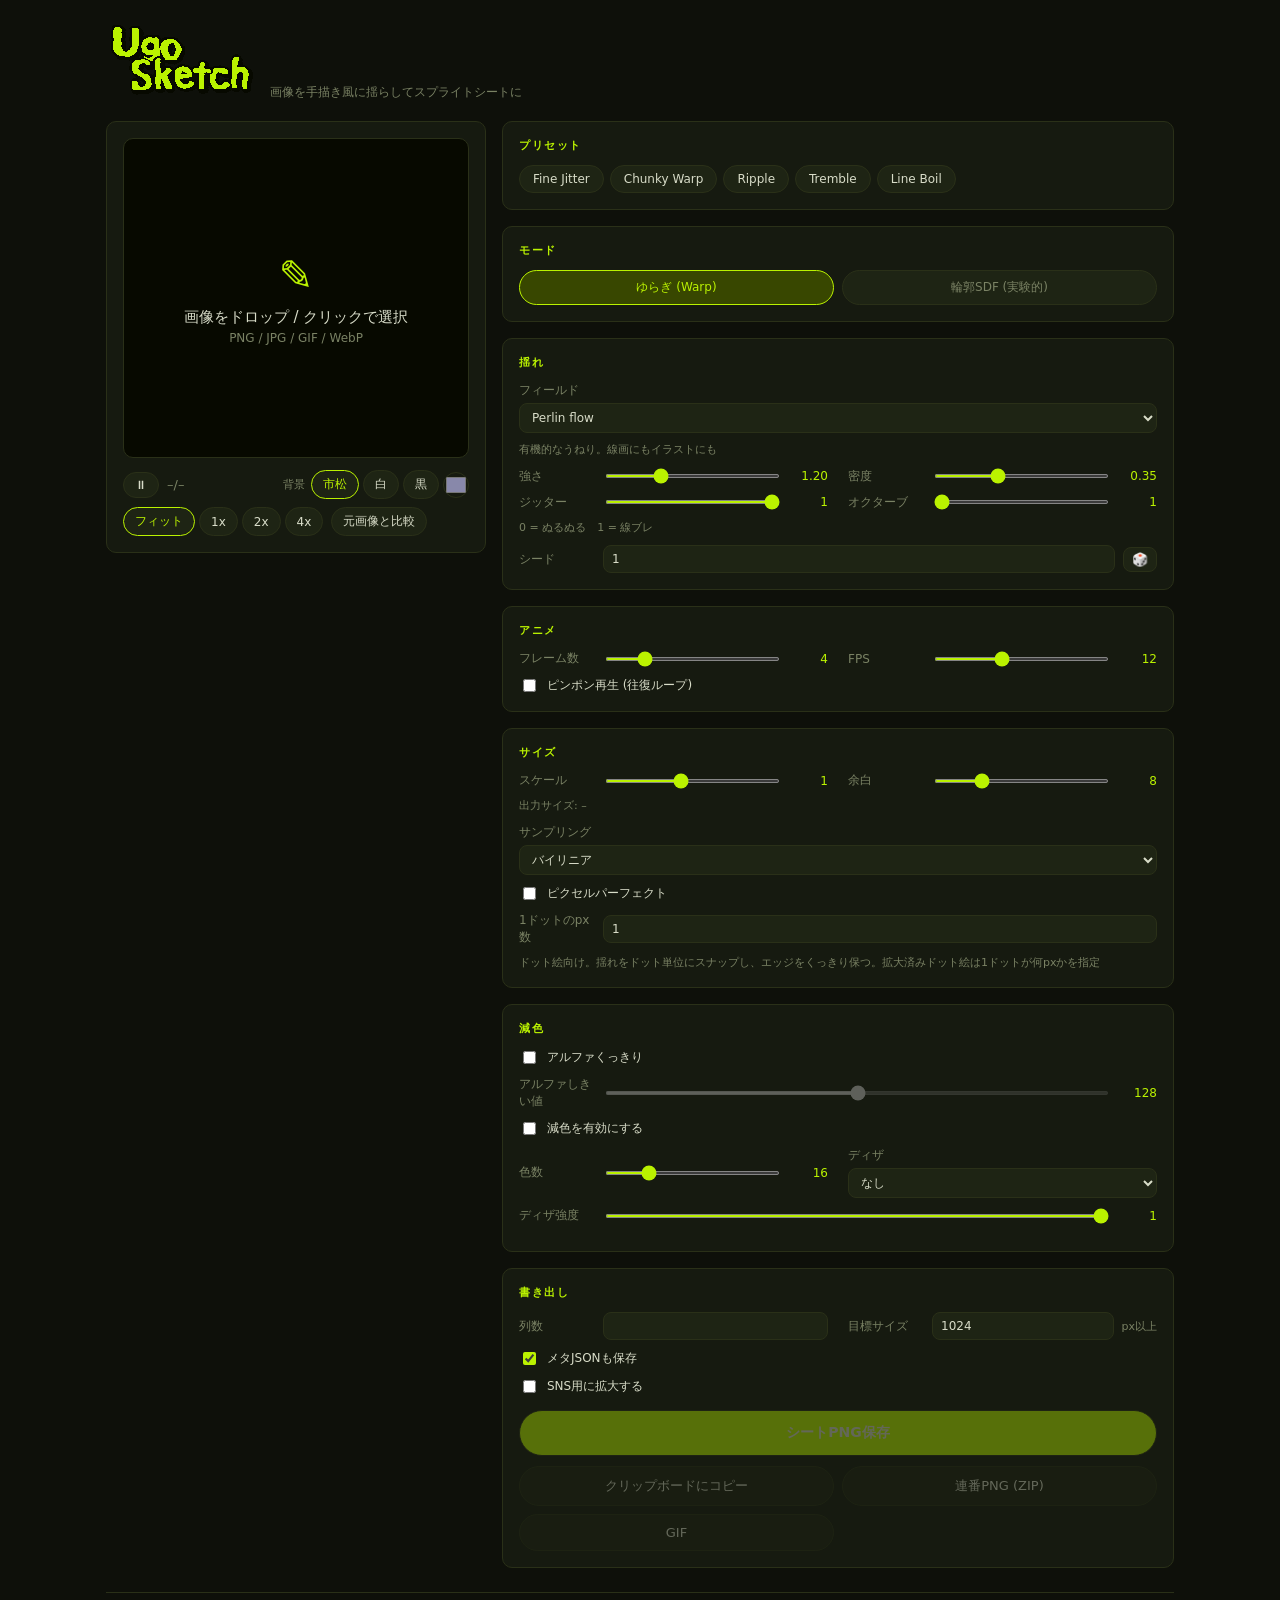
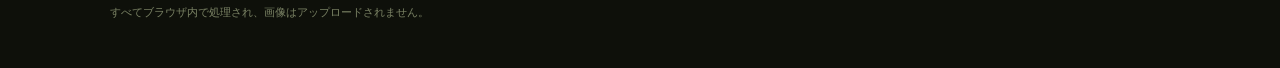
==== index.html @ f0783301 "UgoSketch: 画像を手描き風に揺らしてスプライトシート化するブラウザツール Co-Authored-By: Claude Opus 4.8 <noreply@anthropic.com>" ====
<!DOCTYPE html>
<html lang="ja">
<head>
  <meta charset="UTF-8">
  <meta name="viewport" content="width=device-width, initial-scale=1.0">
  <title>UgoSketch</title>
  <link rel="icon" href="./assets/ugosketch.gif">
  <link rel="stylesheet" href="./style.css">
</head>
<body>
  <div class="app">
    <header class="app-header">
      <img class="logo" src="./assets/ugosketch.gif" alt="UgoSketch">
      <p class="tagline">画像を手描き風に揺らしてスプライトシートに</p>
    </header>

    <main class="layout">
      <!-- ================= PREVIEW ================= -->
      <section class="card preview">
        <div class="stage" id="stage">
          <canvas id="previewCanvas" width="1" height="1"></canvas>
          <div class="dropzone" id="dropzone">
            <div class="dz-inner">
              <div class="dz-icon">✎</div>
              <p class="dz-main">画像をドロップ / クリックで選択</p>
              <p class="dz-sub">PNG / JPG / GIF / WebP</p>
            </div>
          </div>
          <div class="progress" id="progress"><div class="progress-bar" id="progressBar"></div></div>
        </div>

        <div class="playbar">
          <button class="pb-btn" id="playToggle" title="再生 / 停止">⏸</button>
          <span class="frame-count" id="frameCount">–/–</span>
          <span class="spacer"></span>
          <div class="bg-group" id="bgGroup">
            <span class="bg-label">背景</span>
            <button class="pb-btn bg active" data-bg="checker">市松</button>
            <button class="pb-btn bg" data-bg="white">白</button>
            <button class="pb-btn bg" data-bg="black">黒</button>
            <input type="color" id="bgColor" class="bg-color" value="#8888aa" title="カスタム色">
          </div>
          <div class="zoom-group" id="zoomGroup">
            <button class="pb-btn zoom active" data-zoom="fit">フィット</button>
            <button class="pb-btn zoom" data-zoom="1">1x</button>
            <button class="pb-btn zoom" data-zoom="2">2x</button>
            <button class="pb-btn zoom" data-zoom="4">4x</button>
          </div>
          <button class="pb-btn" id="compareBtn" title="押している間だけ元画像を表示">元画像と比較</button>
        </div>
      </section>

      <!-- ================= CONTROLS ================= -->
      <div class="panel">
        <input type="file" id="fileInput" accept="image/png,image/jpeg,image/gif,image/webp" hidden>

        <!-- Presets -->
        <section class="card group">
          <h2 class="group-title">プリセット</h2>
          <div class="preset-row" id="presetRow"></div>
        </section>

        <!-- Mode -->
        <section class="card group">
          <h2 class="group-title">モード</h2>
          <div class="tabs" id="modeTabs">
            <button class="tab active" data-mode="warp">ゆらぎ (Warp)</button>
            <button class="tab" data-mode="sdf">輪郭SDF (実験的)</button>
          </div>
          <p class="warn" id="sdfWarn" hidden>⚠ 大きい画像では生成に時間がかかります</p>
        </section>

        <!-- Shake (shared) -->
        <section class="card group">
          <h2 class="group-title">揺れ</h2>

          <div class="grid">
            <label class="row col span2">
              <span class="row-label">フィールド</span>
              <select data-param="fieldType" id="fieldSelect"></select>
            </label>
            <p class="hint span2" id="fieldHint"></p>

            <label class="row">
              <span class="row-label">強さ</span>
              <input type="range" data-param="amount" min="0" max="4" step="0.05">
              <span class="row-val" data-for="amount"></span>
            </label>
            <label class="row">
              <span class="row-label">密度</span>
              <input type="range" data-param="density" min="0" max="1" step="0.01">
              <span class="row-val" data-for="density"></span>
            </label>
            <label class="row">
              <span class="row-label">ジッター</span>
              <input type="range" data-param="jitter" min="0" max="1" step="0.01">
              <span class="row-val" data-for="jitter"></span>
            </label>
            <label class="row">
              <span class="row-label">オクターブ</span>
              <input type="range" data-param="octaves" min="1" max="4" step="1">
              <span class="row-val" data-for="octaves"></span>
            </label>
            <p class="hint span2">0 = ぬるぬる　1 = 線ブレ</p>
            <label class="row span2">
              <span class="row-label">シード</span>
              <input type="number" data-param="seed" min="0" step="1" class="num">
              <button class="mini-btn" id="seedRandom" title="ランダム">🎲</button>
            </label>
          </div>
        </section>

        <!-- Animation -->
        <section class="card group">
          <h2 class="group-title">アニメ</h2>
          <div class="grid">
            <label class="row">
              <span class="row-label">フレーム数</span>
              <input type="range" data-param="frameCount" min="2" max="12" step="1">
              <span class="row-val" data-for="frameCount"></span>
            </label>
            <label class="row">
              <span class="row-label">FPS</span>
              <input type="range" data-param="fps" min="1" max="30" step="1">
              <span class="row-val" data-for="fps"></span>
            </label>
            <label class="row check span2">
              <input type="checkbox" data-param="pingPong">
              <span>ピンポン再生 (往復ループ)</span>
            </label>
          </div>
        </section>

        <!-- Size -->
        <section class="card group">
          <h2 class="group-title">サイズ</h2>
          <div class="grid">
            <label class="row">
              <span class="row-label">スケール</span>
              <input type="range" data-param="scale" min="0.25" max="2" step="0.05">
              <span class="row-val" data-for="scale"></span>
            </label>
            <label class="row">
              <span class="row-label">余白</span>
              <input type="range" data-param="padding" min="0" max="32" step="1">
              <span class="row-val" data-for="padding"></span>
            </label>
            <p class="hint span2">出力サイズ: <span id="outSize">–</span></p>
            <label class="row col span2">
              <span class="row-label">サンプリング</span>
              <select data-param="sampling" id="samplingSelect">
                <option value="bilinear">バイリニア</option>
                <option value="nearest">ニアレスト (ドット絵用)</option>
              </select>
            </label>
            <label class="row check span2">
              <input type="checkbox" data-param="pixelPerfect" id="pixelPerfect">
              <span>ピクセルパーフェクト</span>
            </label>
            <label class="row span2">
              <span class="row-label">1ドットのpx数</span>
              <input type="number" data-param="pixelGrid" id="pixelGrid" min="1" max="32" step="1" class="num">
            </label>
            <p class="hint span2">ドット絵向け。揺れをドット単位にスナップし、エッジをくっきり保つ。拡大済みドット絵は1ドットが何pxかを指定</p>
          </div>
        </section>

        <!-- Quantize (warp only) -->
        <section class="card group" id="quantGroup">
          <h2 class="group-title">減色</h2>
          <div class="grid">
            <label class="row check span2">
              <input type="checkbox" data-param="alphaCrisp" id="alphaCrisp">
              <span>アルファくっきり</span>
            </label>
            <label class="row span2">
              <span class="row-label">アルファしきい値</span>
              <input type="range" data-param="alphaThreshold" id="alphaCrispThreshold" min="0" max="255" step="1">
              <span class="row-val" data-for="alphaThreshold"></span>
            </label>
            <label class="row check span2">
              <input type="checkbox" data-param="quantEnabled">
              <span>減色を有効にする</span>
            </label>
            <label class="row">
              <span class="row-label">色数</span>
              <input type="range" data-param="quantColors" min="2" max="64" step="1">
              <span class="row-val" data-for="quantColors"></span>
            </label>
            <label class="row col">
              <span class="row-label">ディザ</span>
              <select data-param="dither">
                <option value="none">なし</option>
                <option value="bayer4">Bayer 4×4</option>
                <option value="bayer8">Bayer 8×8</option>
                <option value="floyd">Floyd–Steinberg</option>
              </select>
            </label>
            <label class="row span2">
              <span class="row-label">ディザ強度</span>
              <input type="range" data-param="ditherStrength" min="0" max="1" step="0.01">
              <span class="row-val" data-for="ditherStrength"></span>
            </label>
            <div class="swatches span2" id="quantPalette"></div>
          </div>
        </section>

        <!-- SDF (sdf only) -->
        <section class="card group" id="sdfGroup" hidden>
          <h2 class="group-title">SDF</h2>
          <div class="grid">
            <label class="row">
              <span class="row-label">領域色数</span>
              <input type="range" data-param="sdfColors" min="2" max="16" step="1">
              <span class="row-val" data-for="sdfColors"></span>
            </label>
            <label class="row">
              <span class="row-label">線の太さ</span>
              <input type="range" data-param="sdfWeight" min="-8" max="8" step="0.5">
              <span class="row-val" data-for="sdfWeight"></span>
            </label>
            <label class="row">
              <span class="row-label">エッジのソフトさ</span>
              <input type="range" data-param="sdfSoftness" min="0.5" max="4" step="0.1">
              <span class="row-val" data-for="sdfSoftness"></span>
            </label>
            <label class="row">
              <span class="row-label">輪郭幅</span>
              <input type="range" data-param="sdfOutlineWidth" min="1" max="10" step="1">
              <span class="row-val" data-for="sdfOutlineWidth"></span>
            </label>
            <label class="row check span2">
              <input type="checkbox" data-param="sdfOutline">
              <span>輪郭のみ抽出</span>
            </label>
            <label class="row">
              <span class="row-label">バラけ具合</span>
              <input type="range" data-param="sdfDecorrelation" min="0" max="1" step="0.01">
              <span class="row-val" data-for="sdfDecorrelation"></span>
            </label>
            <label class="row">
              <span class="row-label">アルファしきい値</span>
              <input type="range" data-param="alphaThreshold" min="0" max="255" step="1">
              <span class="row-val" data-for="alphaThreshold"></span>
            </label>
            <div class="swatches span2" id="sdfPalette"></div>
          </div>
        </section>

        <!-- Export -->
        <section class="card group export">
          <h2 class="group-title">書き出し</h2>
          <div class="grid">
            <label class="row">
              <span class="row-label">列数</span>
              <input type="number" id="sheetCols" min="1" step="1" class="num">
            </label>
            <label class="row">
              <span class="row-label">目標サイズ</span>
              <input type="number" id="snsTarget" min="1" step="1" value="1024" class="num">
              <span class="row-unit">px以上</span>
            </label>
            <label class="row check span2">
              <input type="checkbox" id="sheetMeta" checked>
              <span>メタJSONも保存</span>
            </label>
            <label class="row check span2">
              <input type="checkbox" id="snsUpscale">
              <span>SNS用に拡大する</span>
            </label>
            <p class="hint span2" id="snsInfo" hidden></p>
          </div>
          <button class="export-btn primary" id="exportSheet">シートPNG保存</button>
          <div class="export-grid">
            <button class="export-btn" id="copySheet">クリップボードにコピー</button>
            <button class="export-btn" id="exportSeq">連番PNG (ZIP)</button>
            <button class="export-btn" id="exportGif">GIF</button>
          </div>
        </section>
      </div>
    </main>

    <footer class="app-footer">
      すべてブラウザ内で処理され、画像はアップロードされません。
    </footer>
  </div>

  <script type="module" src="./src/app.js"></script>
</body>
</html>
---- style.css ----
:root {
  --bg: #0e100a;
  --panel: #161a10;
  --panel-2: #1e2414;
  --line: #2a3018;
  --text: #d8dcc8;
  --muted: #7a8264;
  --accent: #baf200;
  --accent-dim: #384700;
  --ink: #070900;
  --warn: #ff9f6b;
  --radius: 10px;
  --font: system-ui, -apple-system, "Segoe UI", "Hiragino Kaku Gothic ProN", Meiryo, sans-serif;
}

* { box-sizing: border-box; }

html, body {
  margin: 0;
  min-height: 100%;
}

body {
  background: var(--bg);
  color: var(--text);
  font-family: var(--font);
  font-size: 13px;
}

/* ---------- App shell ---------- */
.app {
  max-width: 1100px;
  margin: 0 auto;
  padding: 0 16px 48px;
  display: flex;
  flex-direction: column;
  min-height: 100vh;
}

/* ---------- Header ---------- */
.app-header {
  padding: 24px 4px 20px;
  display: flex;
  align-items: baseline;
  gap: 16px;
  flex-wrap: wrap;
}
.app-header .logo {
  height: 72px;
  width: auto;
  image-rendering: pixelated;
  display: block;
}
.tagline {
  margin: 0;
  color: var(--muted);
  font-size: 12px;
}

/* ---------- Layout ---------- */
.layout {
  display: grid;
  grid-template-columns: 380px minmax(0, 1fr);
  gap: 16px;
  align-items: start;
}
.panel {
  display: flex;
  flex-direction: column;
  gap: 16px;
  min-width: 0;
}

/* ---------- Card ---------- */
.card {
  background: var(--panel);
  border: 1px solid var(--line);
  border-radius: var(--radius);
  padding: 16px;
}

/* ---------- Preview ---------- */
.preview {
  display: flex;
  flex-direction: column;
  gap: 12px;
  position: sticky;
  top: 16px;
}
.stage {
  position: relative;
  height: 320px;
  display: flex;
  align-items: center;
  justify-content: center;
  background: var(--ink);
  border: 1px solid var(--line);
  border-radius: var(--radius);
  overflow: hidden;
}
#previewCanvas {
  image-rendering: pixelated;
  /* checkerboard shows through transparent pixels (dark, low-chroma) */
  background-color: #1a1e12;
  background-image:
    conic-gradient(#242a18 25%, transparent 0 50%, #242a18 0 75%, transparent 0);
  background-size: 16px 16px;
  max-width: 100%;
  max-height: 100%;
}
#previewCanvas.empty { display: none; }

.dropzone {
  position: absolute;
  inset: 0;
  display: flex;
  align-items: center;
  justify-content: center;
  cursor: pointer;
  color: var(--muted);
}
.dropzone.hidden { display: none; }
.stage.dragover .dropzone { color: var(--accent); }
.stage.dragover { border-color: var(--accent); }
.dz-inner { text-align: center; }
.dz-icon { font-size: 42px; color: var(--accent); margin-bottom: 8px; }
.dz-main { margin: 0 0 4px; font-size: 15px; color: var(--text); }
.dz-sub { margin: 0; font-size: 12px; }

.progress {
  position: absolute;
  left: 0; top: 0; right: 0;
  height: 3px;
  background: transparent;
  opacity: 0;
  transition: opacity 0.2s;
}
.progress.active { opacity: 1; }
.progress-bar {
  height: 100%;
  width: 0;
  background: var(--accent);
  transition: width 0.1s linear;
}

/* ---------- Play bar ---------- */
.playbar {
  display: flex;
  align-items: center;
  gap: 8px;
  flex-wrap: wrap;
}
.pb-btn {
  background: var(--panel-2);
  color: var(--text);
  border: 1px solid var(--line);
  border-radius: 999px;
  padding: 5px 11px;
  font-size: 12px;
  font-family: var(--font);
  cursor: pointer;
}
.pb-btn:hover { border-color: var(--accent); }
.pb-btn:active { background: var(--accent-dim); }
.frame-count {
  color: var(--muted);
  font-variant-numeric: tabular-nums;
  min-width: 44px;
}
.spacer { flex: 1; }
.zoom-group { display: flex; gap: 4px; }
.pb-btn.zoom.active { border-color: var(--accent); color: var(--accent); }
#compareBtn.holding { background: var(--accent); color: var(--ink); border-color: var(--accent); }

.bg-group { display: flex; align-items: center; gap: 4px; }
.bg-label { color: var(--muted); font-size: 11px; margin-right: 2px; }
.pb-btn.bg.active { border-color: var(--accent); color: var(--accent); }
.bg-color {
  width: 26px;
  height: 26px;
  padding: 0;
  border: 1px solid var(--line);
  border-radius: 999px;
  background: none;
  cursor: pointer;
}
.bg-color.active { border-color: var(--accent); box-shadow: 0 0 0 1px var(--accent); }

/* ---------- Control groups ---------- */
.group-title {
  margin: 0 0 12px;
  font-size: 11px;
  font-weight: 700;
  text-transform: uppercase;
  letter-spacing: 0.14em;
  color: var(--accent);
}

/* Two-column dense grid inside a section */
.grid {
  display: grid;
  grid-template-columns: repeat(2, minmax(0, 1fr));
  gap: 9px 20px;
  align-items: center;
}
.grid .span2 { grid-column: 1 / -1; }

.row {
  display: flex;
  align-items: center;
  gap: 8px;
}
.row.col { flex-direction: column; align-items: stretch; gap: 4px; }
.row-label {
  flex: 0 0 76px;
  color: var(--muted);
  font-size: 12px;
}
.row.col .row-label { flex: none; }
.row input[type="range"] {
  flex: 1;
  min-width: 0;
  accent-color: var(--accent);
  height: 4px;
}
.row input[type="range"]:disabled { opacity: 0.4; cursor: not-allowed; }
.row-val {
  flex: 0 0 38px;
  text-align: right;
  font-variant-numeric: tabular-nums;
  font-size: 12px;
  color: var(--accent);
}
.row.check {
  align-items: center;
  gap: 8px;
}
.row.check input { accent-color: var(--accent); }
.row.check span { font-size: 12px; }

select, .num {
  background: var(--panel-2);
  color: var(--text);
  border: 1px solid var(--line);
  border-radius: 8px;
  padding: 6px 8px;
  font-size: 12px;
  font-family: var(--font);
}
select { width: 100%; }
select:focus, .num:focus { outline: none; border-color: var(--accent); }
.num { flex: 1; min-width: 0; }
.row-unit { flex: 0 0 auto; color: var(--muted); font-size: 11px; }

.mini-btn {
  background: var(--panel-2);
  border: 1px solid var(--line);
  border-radius: 8px;
  cursor: pointer;
  padding: 4px 8px;
  font-size: 13px;
}
.mini-btn:hover { border-color: var(--accent); }

.hint {
  margin: 0;
  font-size: 11px;
  color: var(--muted);
  line-height: 1.5;
}
.warn {
  margin: 10px 0 0;
  font-size: 11px;
  color: var(--warn);
}

/* ---------- Presets ---------- */
.preset-row { display: flex; flex-wrap: wrap; gap: 6px; }
.preset-btn {
  background: var(--panel-2);
  color: var(--text);
  border: 1px solid var(--line);
  border-radius: 999px;
  padding: 6px 13px;
  font-size: 12px;
  cursor: pointer;
  font-family: var(--font);
}
.preset-btn:hover { border-color: var(--accent); color: var(--accent); }

/* ---------- Tabs ---------- */
.tabs { display: flex; gap: 8px; }
.tab {
  flex: 1;
  background: var(--panel-2);
  color: var(--muted);
  border: 1px solid var(--line);
  border-radius: 999px;
  padding: 8px 6px;
  font-size: 12px;
  cursor: pointer;
  font-family: var(--font);
}
.tab.active {
  border-color: var(--accent);
  color: var(--accent);
  background: var(--accent-dim);
}

/* ---------- Swatches ---------- */
.swatches {
  display: flex;
  flex-wrap: wrap;
  gap: 3px;
  margin-top: 2px;
}
.swatch {
  width: 16px;
  height: 16px;
  border-radius: 3px;
  border: 1px solid rgba(0,0,0,0.4);
}

/* ---------- Export ---------- */
.export-grid {
  display: grid;
  grid-template-columns: repeat(2, minmax(0, 1fr));
  gap: 8px;
}
.export-btn {
  display: block;
  width: 100%;
  padding: 10px;
  background: var(--panel-2);
  color: var(--text);
  border: 1px solid var(--line);
  border-radius: 999px;
  font-size: 13px;
  cursor: pointer;
  font-family: var(--font);
}
.export-btn:hover { border-color: var(--accent); color: var(--accent); }
.export-btn.primary {
  margin: 14px 0 10px;
  padding: 13px;
  background: var(--accent);
  color: var(--ink);
  border-color: var(--accent);
  font-weight: 700;
  font-size: 14px;
}
.export-btn.primary:hover {
  background: #cdff33;
  border-color: #cdff33;
  color: var(--ink);
}
.export-btn:disabled {
  opacity: 0.4;
  cursor: not-allowed;
  border-color: var(--line);
  color: var(--text);
}

/* ---------- Footer ---------- */
.app-footer {
  margin-top: 24px;
  padding: 12px 4px 0;
  border-top: 1px solid var(--line);
  color: var(--muted);
  font-size: 11px;
}

/* ---------- Narrow: single column, preview on top ---------- */
@media (max-width: 900px) {
  .layout { grid-template-columns: 1fr; }
  .preview { position: static; top: auto; }
}

/* ---------- Mobile ---------- */
@media (max-width: 600px) {
  .grid { grid-template-columns: 1fr; gap: 9px; }
  .grid .span2 { grid-column: auto; }
  .export-grid { grid-template-columns: 1fr; }
  .app-header .logo { height: 60px; }
}
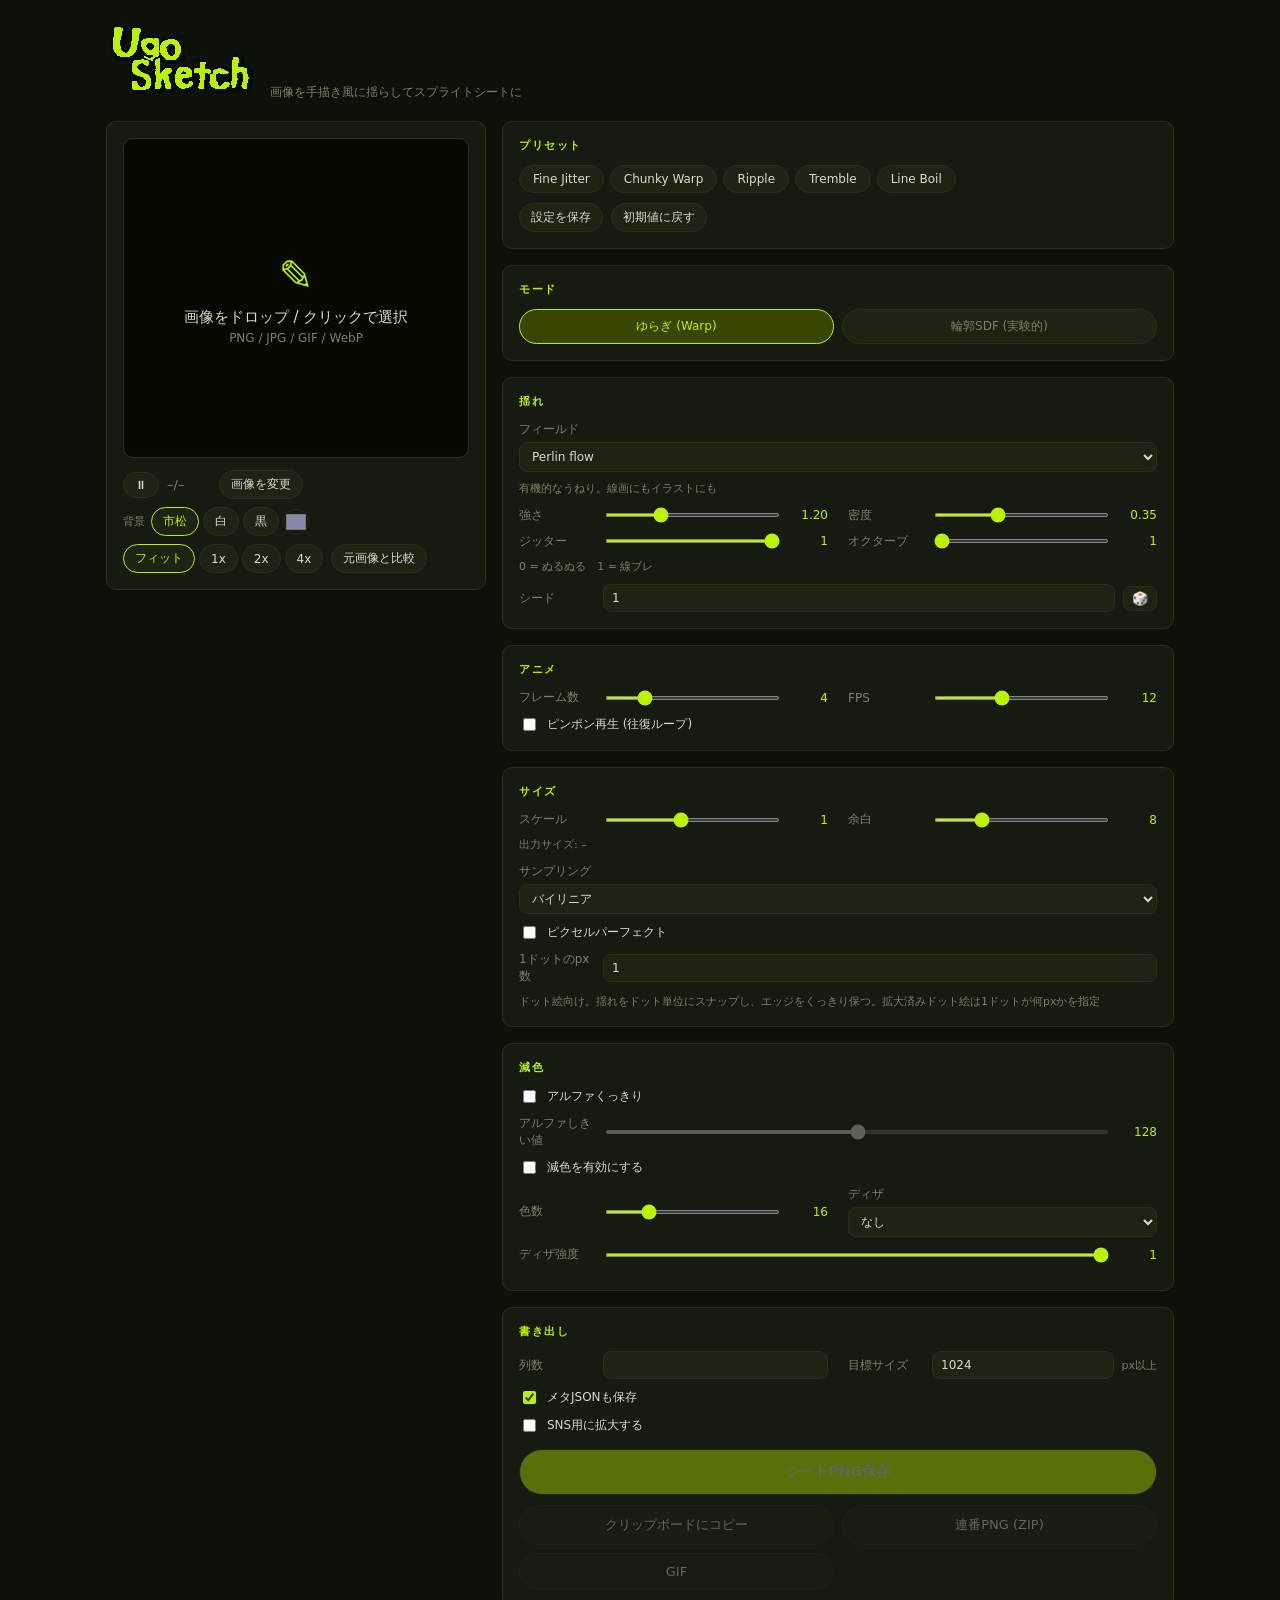
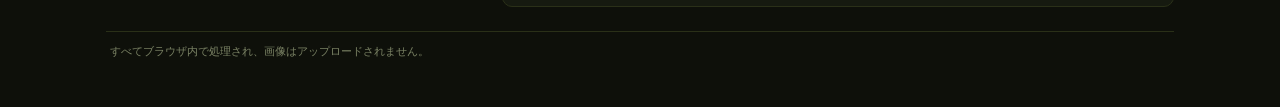
==== commit 3106a76c: "画像の差し替え(リロード不要)とパラメーターのローカル保存/リセットを追加 - 再生バーに「画像を変更」ボタン。ドロップでも差し替え可 - 「設定を保存」でパラメーターをlocalStorageに保存" ====
--- a/index.html
+++ b/index.html
@@ -32,6 +32,7 @@
         <div class="playbar">
           <button class="pb-btn" id="playToggle" title="再生 / 停止">⏸</button>
           <span class="frame-count" id="frameCount">–/–</span>
+          <button class="pb-btn" id="changeImage" title="別の画像に差し替え">画像を変更</button>
           <span class="spacer"></span>
           <div class="bg-group" id="bgGroup">
             <span class="bg-label">背景</span>
@@ -58,6 +59,11 @@
         <section class="card group">
           <h2 class="group-title">プリセット</h2>
           <div class="preset-row" id="presetRow"></div>
+          <div class="config-row">
+            <button class="pb-btn" id="saveConfig" title="現在のパラメーターをこのブラウザに保存">設定を保存</button>
+            <button class="pb-btn" id="resetConfig" title="すべてのパラメーターを初期値に戻す">初期値に戻す</button>
+            <span class="config-status" id="configStatus"></span>
+          </div>
         </section>
 
         <!-- Mode -->
--- a/style.css
+++ b/style.css
@@ -162,6 +162,14 @@
 }
 .pb-btn:hover { border-color: var(--accent); }
 .pb-btn:active { background: var(--accent-dim); }
+
+.config-row {
+  display: flex;
+  align-items: center;
+  gap: 8px;
+  margin-top: 10px;
+}
+.config-status { color: var(--accent); font-size: 11px; }
 .frame-count {
   color: var(--muted);
   font-variant-numeric: tabular-nums;
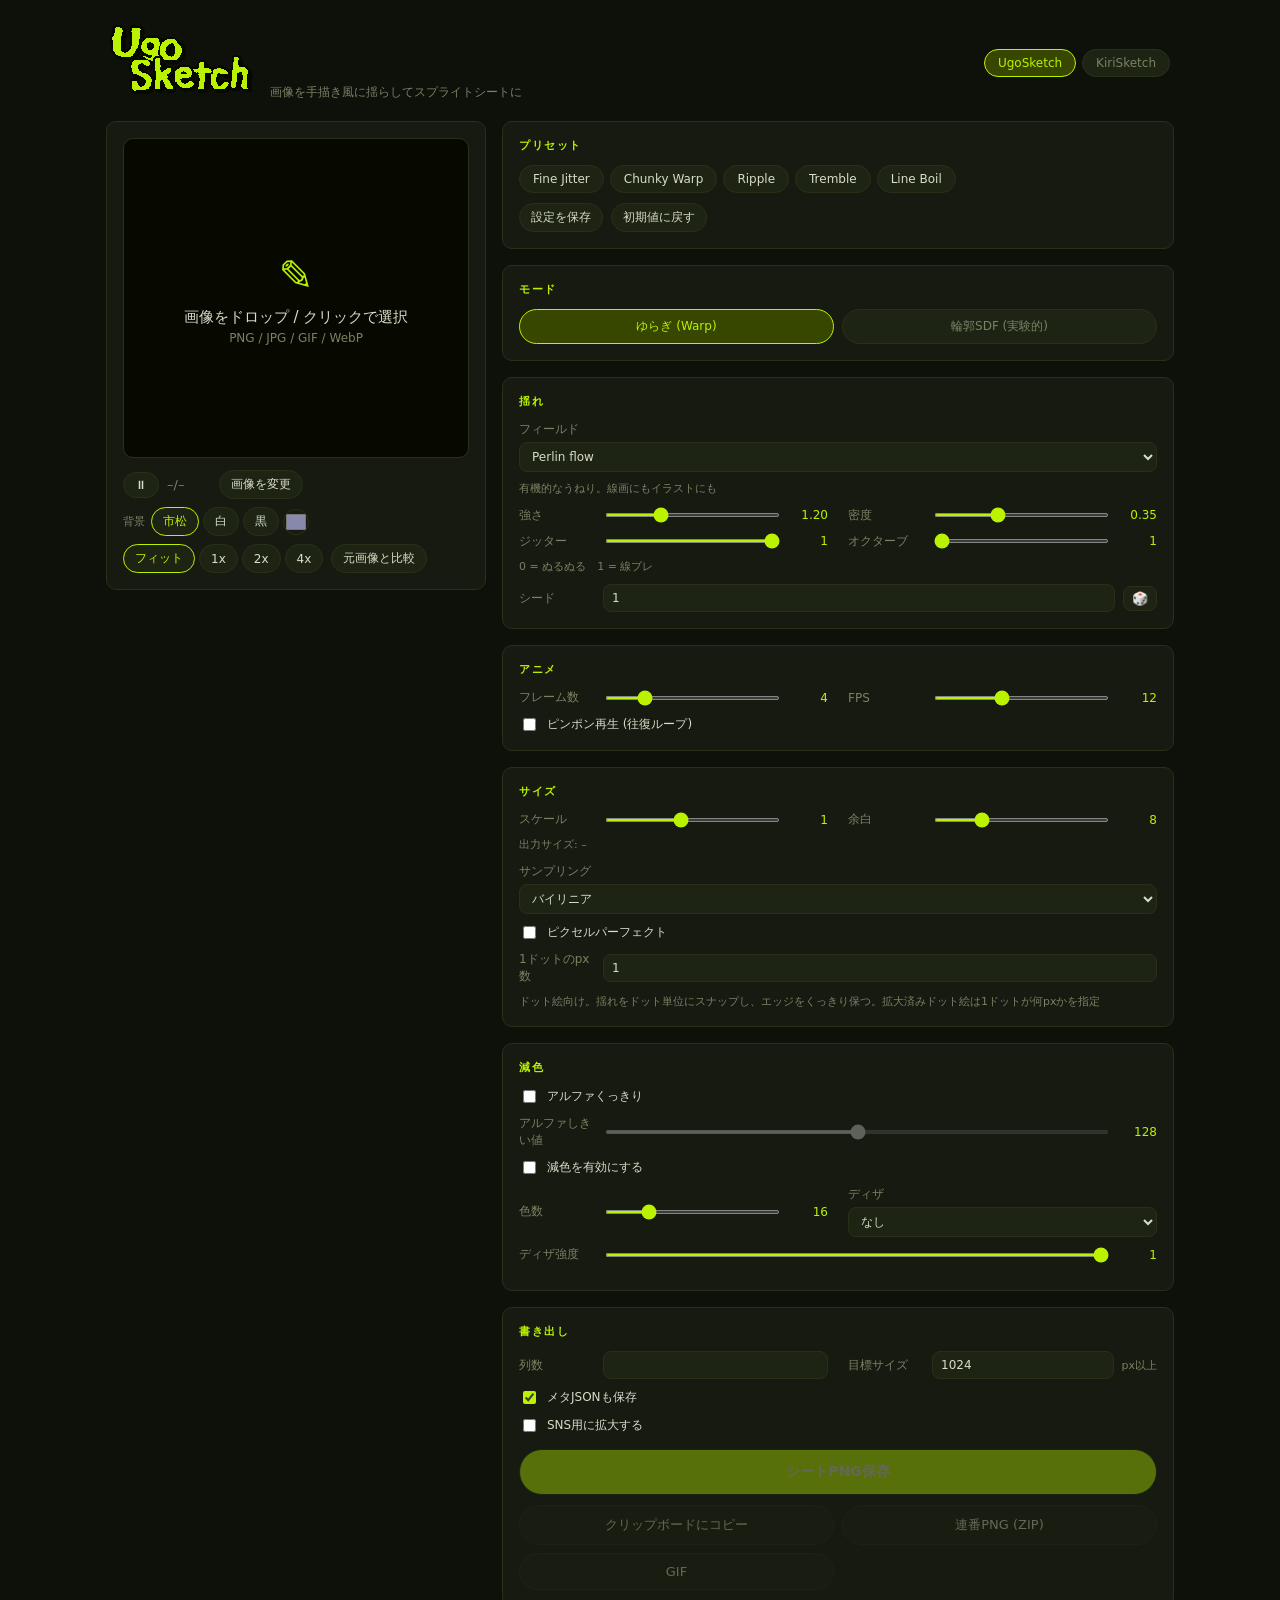
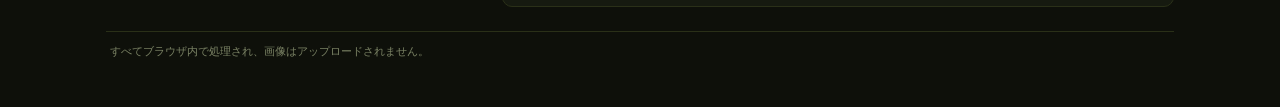
==== commit e007b6ec: "KiriSketch: 画像を切り分けて個別PNGに書き出すツールを追加 スプライトシートなど分離した絵をバラすツールを別ページとして追加し、 ヘッダーのツール切り替えで UgoSketch と行き来" ====
--- a/index.html
+++ b/index.html
@@ -12,6 +12,10 @@
     <header class="app-header">
       <img class="logo" src="./assets/ugosketch.gif" alt="UgoSketch">
       <p class="tagline">画像を手描き風に揺らしてスプライトシートに</p>
+      <nav class="tool-nav">
+        <a class="tool-link active" href="./index.html">UgoSketch</a>
+        <a class="tool-link" href="./kirisketch.html">KiriSketch</a>
+      </nav>
     </header>
 
     <main class="layout">
--- a/style.css
+++ b/style.css
@@ -57,6 +57,30 @@
   font-size: 12px;
 }
 
+/* ---------- Tool switcher (shared by every tool page) ---------- */
+.tool-nav {
+  margin-left: auto;
+  display: flex;
+  gap: 6px;
+  align-self: center;
+}
+.tool-link {
+  display: block;
+  padding: 6px 13px;
+  border: 1px solid var(--line);
+  border-radius: 999px;
+  background: var(--panel-2);
+  color: var(--muted);
+  font-size: 12px;
+  text-decoration: none;
+}
+.tool-link:hover { border-color: var(--accent); color: var(--accent); }
+.tool-link.active {
+  border-color: var(--accent);
+  background: var(--accent-dim);
+  color: var(--accent);
+}
+
 /* ---------- Layout ---------- */
 .layout {
   display: grid;
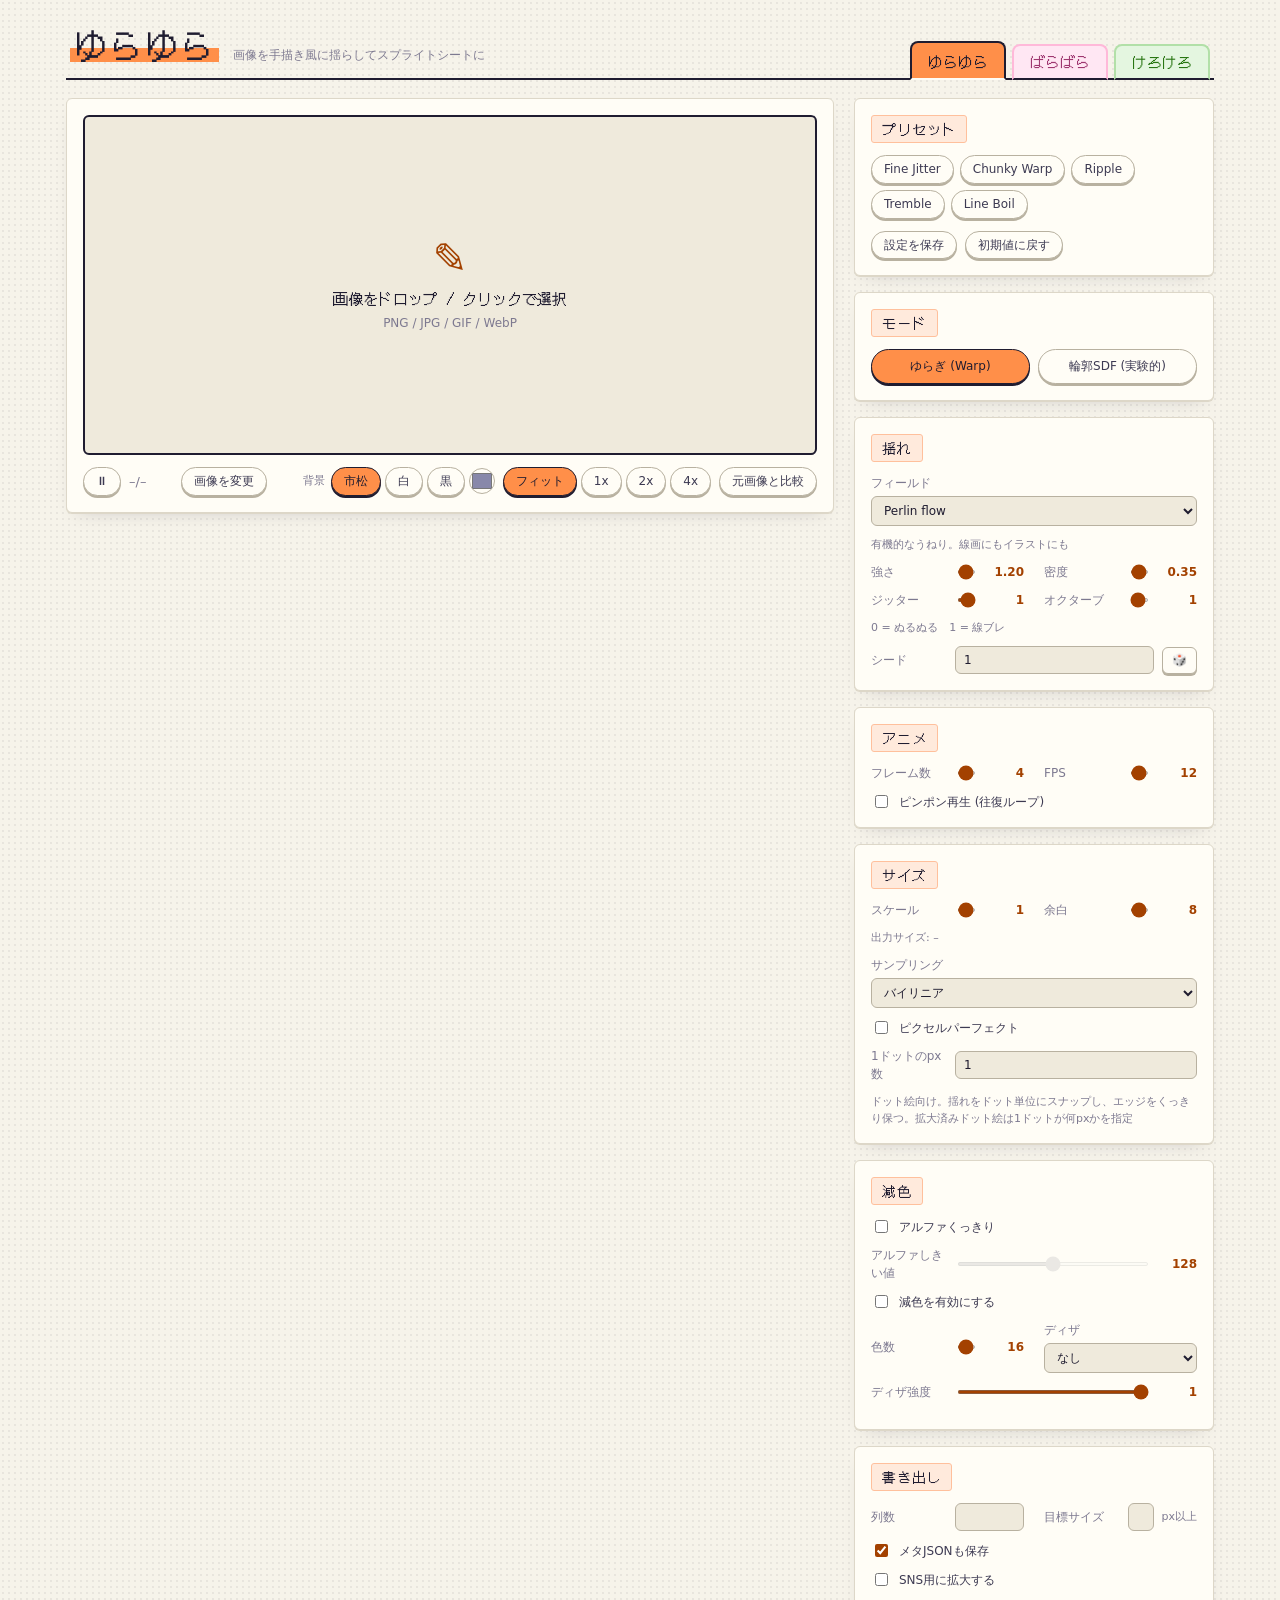
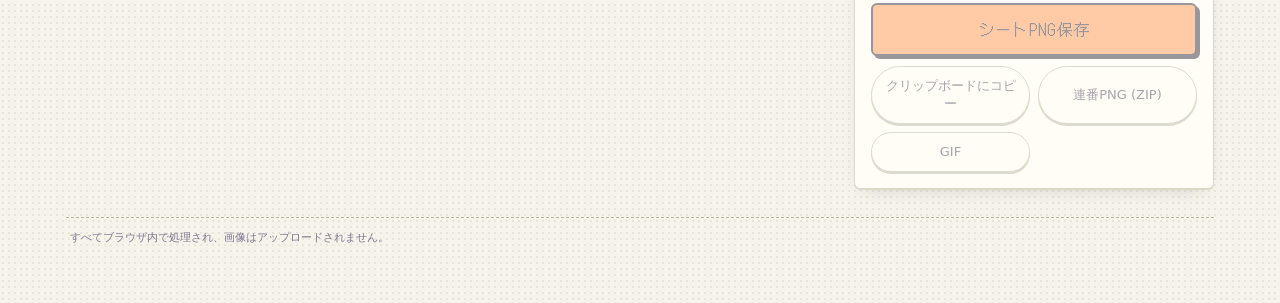
==== commit b122a14b: "けろけろ(網ディザ)を追加し、3ツールを「うごスケッチ」としてまとめる - けろけろ: 画像をうごメモ風の網(ディザ)にするツールを新設。   うごメモの網8種・パレット・解像度・調整と、PNG/クリ" ====
--- a/index.html
+++ b/index.html
@@ -3,18 +3,22 @@
 <head>
   <meta charset="UTF-8">
   <meta name="viewport" content="width=device-width, initial-scale=1.0">
-  <title>UgoSketch</title>
-  <link rel="icon" href="./assets/ugosketch.gif">
+  <title>ゆらゆら</title>
+  <link rel="icon" href="data:image/svg+xml,%3Csvg xmlns='http://www.w3.org/2000/svg' viewBox='0 0 32 32'%3E%3Crect x='3' y='3' width='26' height='26' rx='6' fill='%23f0913f'/%3E%3C/svg%3E">
+  <link rel="stylesheet" href="https://fonts.googleapis.com/css2?family=DotGothic16&display=swap">
   <link rel="stylesheet" href="./style.css">
 </head>
-<body>
+<body data-tool="yura">
   <div class="app">
     <header class="app-header">
-      <img class="logo" src="./assets/ugosketch.gif" alt="UgoSketch">
-      <p class="tagline">画像を手描き風に揺らしてスプライトシートに</p>
-      <nav class="tool-nav">
-        <a class="tool-link active" href="./index.html">UgoSketch</a>
-        <a class="tool-link" href="./kirisketch.html">KiriSketch</a>
+      <div class="brand">
+        <h1 class="wordmark">ゆらゆら</h1>
+        <p class="tagline">画像を手描き風に揺らしてスプライトシートに</p>
+      </div>
+      <nav class="tool-nav" aria-label="ツール">
+        <a class="tool-link active" data-tool="yura" href="./index.html">ゆらゆら</a>
+        <a class="tool-link" data-tool="bara" href="./kirisketch.html">ばらばら</a>
+        <a class="tool-link" data-tool="kero" href="./amisketch.html">けろけろ</a>
       </nav>
     </header>
 
--- a/style.css
+++ b/style.css
@@ -1,16 +1,41 @@
+/* うごスケッチ 共通スタイル
+ *
+ * 方向: 「メモ帳」。明るい紙の上に、ツールごとに色の違うインデックスタブと
+ * 帯見出しが乗っている。うごメモ（動くメモ帳）が出発点なので、見出しは
+ * ピクセルフォント (DotGothic16)、ページ地には薄い網点の紙目、プレビューは
+ * 濃い縁の「窓」。押せるものは押すとへこむ。
+ *
+ * ツールの色は body[data-tool] で色相だけ差し替える。明度・彩度は共通なので
+ * 3 つ並んでも同じ重さに見える。
+ */
 :root {
-  --bg: #0e100a;
-  --panel: #161a10;
-  --panel-2: #1e2414;
-  --line: #2a3018;
-  --text: #d8dcc8;
-  --muted: #7a8264;
-  --accent: #baf200;
-  --accent-dim: #384700;
-  --ink: #070900;
-  --warn: #ff9f6b;
-  --radius: 10px;
-  --font: system-ui, -apple-system, "Segoe UI", "Hiragino Kaku Gothic ProN", Meiryo, sans-serif;
+  --paper: #f6f3ea;          /* ページの地。少し黄みの紙 */
+  --sheet: #fffdf6;          /* カード（1 枚の紙） */
+  --well: #efeadc;           /* へこんだ面（入力欄、ステージの地） */
+  --line: #ddd7c8;           /* 薄い罫線 */
+  --line-2: #b8b1a0;         /* ボタンの縁 */
+  --ink: #1f1c30;            /* 濃い青紫寄りの黒 */
+  --ink-2: #3d3a52;          /* 本文 */
+  --muted: #7d7990;
+  --warn: #d4573f;
+  --grain: rgba(31, 28, 48, 0.07);
+
+  --hue: 50;                 /* ツールごとに上書き */
+
+  --radius: 6px;
+  --font: system-ui, -apple-system, "Segoe UI", "Hiragino Kaku Gothic ProN", "Hiragino Sans", Meiryo, sans-serif;
+  --font-display: "DotGothic16", "Hiragino Kaku Gothic ProN", "Hiragino Sans", Meiryo, sans-serif;
+}
+body[data-tool="yura"] { --hue: 50; }    /* 橙: ゆらゆら */
+body[data-tool="bara"] { --hue: 350; }   /* 桃: ばらばら */
+body[data-tool="kero"] { --hue: 140; }   /* 緑: けろけろ */
+/* --hue を差し替える要素（body と各タブ）の上で組み立てる。:root に書くと
+   色相 50 で解決済みの値が継承されて、全ページ橙になる。 */
+body, .tool-link {
+  --accent: oklch(0.76 0.16 var(--hue));
+  --accent-deep: oklch(0.5 0.15 var(--hue));
+  --accent-soft: oklch(0.955 0.035 var(--hue));
+  --accent-line: oklch(0.86 0.09 var(--hue));
 }
 
 * { box-sizing: border-box; }
@@ -21,71 +46,107 @@
 }
 
 body {
-  background: var(--bg);
-  color: var(--text);
+  background-color: var(--paper);
+  /* 紙目。網点ツールの前口上でもある */
+  background-image: radial-gradient(var(--grain) 0.7px, transparent 0.9px);
+  background-size: 6px 6px;
+  color: var(--ink-2);
   font-family: var(--font);
   font-size: 13px;
+  line-height: 1.5;
 }
 
 /* ---------- App shell ---------- */
 .app {
-  max-width: 1100px;
+  max-width: 1180px;
   margin: 0 auto;
-  padding: 0 16px 48px;
+  padding: 0 16px 56px;
   display: flex;
   flex-direction: column;
   min-height: 100vh;
 }
 
-/* ---------- Header ---------- */
+/* ---------- Header: 名前とタブ ---------- */
 .app-header {
-  padding: 24px 4px 20px;
+  display: flex;
+  align-items: flex-end;
+  gap: 24px;
+  flex-wrap: wrap;
+  padding: 28px 4px 0;
+  margin-bottom: 18px;
+  border-bottom: 2px solid var(--ink);
+}
+.brand {
   display: flex;
   align-items: baseline;
-  gap: 16px;
+  gap: 14px;
   flex-wrap: wrap;
-}
-.app-header .logo {
-  height: 72px;
-  width: auto;
-  image-rendering: pixelated;
-  display: block;
-}
+  padding-bottom: 14px;
+}
+.wordmark {
+  margin: 0;
+  font-family: var(--font-display);
+  font-weight: 400;
+  font-size: 34px;
+  line-height: 1;
+  letter-spacing: 0.04em;
+  color: var(--ink);
+  /* マーカーで引いた帯 */
+  background: linear-gradient(transparent 58%, var(--accent) 58%);
+  padding: 0 4px;
+}
+/* 桃・緑の帯の上では、青紫寄りの墨より真っ黒のほうが字が締まる */
+body[data-tool="bara"] .wordmark,
+body[data-tool="kero"] .wordmark { color: #000; }
 .tagline {
   margin: 0;
   color: var(--muted);
   font-size: 12px;
 }
 
-/* ---------- Tool switcher (shared by every tool page) ---------- */
+/* インデックスタブ。ページ下端の罫線に貼りついていて、開いているタブだけ
+   罫線とつながる。各タブは自分のツール色を持つ。 */
 .tool-nav {
   margin-left: auto;
   display: flex;
   gap: 6px;
-  align-self: center;
+  align-items: flex-end;
 }
 .tool-link {
   display: block;
-  padding: 6px 13px;
-  border: 1px solid var(--line);
-  border-radius: 999px;
-  background: var(--panel-2);
-  color: var(--muted);
-  font-size: 12px;
+  padding: 8px 16px 9px;
+  margin-bottom: -2px;
+  border: 2px solid var(--accent-line);
+  border-bottom-color: var(--ink);
+  border-radius: 8px 8px 0 0;
+  background: var(--accent-soft);
+  color: var(--accent-deep);
+  font-family: var(--font-display);
+  font-size: 15px;
+  line-height: 1;
   text-decoration: none;
-}
-.tool-link:hover { border-color: var(--accent); color: var(--accent); }
+  transition: transform 0.08s;
+}
+.tool-link[data-tool="yura"] { --hue: 50; }
+.tool-link[data-tool="bara"] { --hue: 350; }
+.tool-link[data-tool="kero"] { --hue: 140; }
+.tool-link:hover { transform: translateY(-2px); }
 .tool-link.active {
-  border-color: var(--accent);
-  background: var(--accent-dim);
-  color: var(--accent);
-}
+  border-color: var(--ink);
+  border-bottom-color: var(--sheet);
+  background: var(--accent);
+  color: var(--ink);
+  padding-top: 11px;
+}
+.tool-link.active:hover { transform: none; }
 
 /* ---------- Layout ---------- */
+/* 左: プレビュー（画面に貼りつく）, 右: 操作パネル。ばらばらの切り出し結果は
+   左列のプレビューの下に落ちる。 */
 .layout {
   display: grid;
-  grid-template-columns: 380px minmax(0, 1fr);
-  gap: 16px;
+  grid-template-columns: minmax(0, 1fr) 360px;
+  gap: 20px;
   align-items: start;
 }
 .panel {
@@ -94,44 +155,73 @@
   gap: 16px;
   min-width: 0;
 }
-
-/* ---------- Card ---------- */
+/* sticky は自分のグリッド領域（＝パネルと同じ高さの行）の中で効く。
+   プレビューの下に別のカードがあるページは .main-col で包み、列の高さ
+   いっぱいに伸ばして、その中で貼りつかせる。 */
+.preview {
+  position: sticky;
+  top: 12px;
+  min-width: 0;
+  z-index: 2;
+}
+.main-col { align-self: stretch; min-width: 0; }
+.main-col .preview { margin-bottom: 20px; }
+.results-card { min-width: 0; }
+
+/* ---------- Card: 1 枚の紙 ---------- */
 .card {
-  background: var(--panel);
+  background: var(--sheet);
   border: 1px solid var(--line);
   border-radius: var(--radius);
   padding: 16px;
-}
-
-/* ---------- Preview ---------- */
+  box-shadow: 0 1px 0 var(--line), 0 8px 18px -12px rgba(31, 28, 48, 0.25);
+}
+
+/* ---------- Preview: 窓 ---------- */
 .preview {
   display: flex;
   flex-direction: column;
   gap: 12px;
-  position: sticky;
-  top: 16px;
 }
 .stage {
   position: relative;
-  height: 320px;
+  height: 340px;
   display: flex;
   align-items: center;
   justify-content: center;
-  background: var(--ink);
-  border: 1px solid var(--line);
+  background: var(--well);
+  border: 2px solid var(--ink);
   border-radius: var(--radius);
   overflow: hidden;
-}
+  min-width: 0;
+  /* 画像の上でのホイールは拡大縮小に使う。指 1 本の縦スワイプはページの
+     スクロールに残し、はみ出しているとき (.pannable) だけ全方向を受け取る。 */
+  touch-action: pan-y;
+}
+.stage.pannable { touch-action: none; }
+
+/* 画像の下地（市松 / 白 / 黒 / 任意色）。窓いっぱいに敷くので、画像が窓より
+   小さくても「いま何色の上に置いているか」が見える。画像が入るまでは出さない。 */
+.stage.has-art.bg-checker {
+  /* 透明部分に見える市松。紙より少しだけ沈んだ色 */
+  background-color: #ebe6d8;
+  background-image:
+    conic-gradient(#f7f3e8 25%, transparent 0 50%, #f7f3e8 0 75%, transparent 0);
+  background-size: 16px 16px;
+}
+.stage.has-art.bg-white { background: #ffffff; }
+.stage.has-art.bg-custom { background: var(--stage-bg, var(--well)); }
+.stage.has-art.bg-black { background: #111111; }
+
 #previewCanvas {
   image-rendering: pixelated;
-  /* checkerboard shows through transparent pixels (dark, low-chroma) */
-  background-color: #1a1e12;
-  background-image:
-    conic-gradient(#242a18 25%, transparent 0 50%, #242a18 0 75%, transparent 0);
-  background-size: 16px 16px;
-  max-width: 100%;
-  max-height: 100%;
-}
+  flex: none;
+  /* 拡大時は窓からはみ出させて、ドラッグで動かす（src/viewer.js） */
+  max-width: none;
+  max-height: none;
+}
+.stage.pannable #previewCanvas:not(.picking) { cursor: grab; }
+.stage.dragging #previewCanvas { cursor: grabbing; }
 #previewCanvas.empty { display: none; }
 
 .dropzone {
@@ -144,17 +234,22 @@
   color: var(--muted);
 }
 .dropzone.hidden { display: none; }
-.stage.dragover .dropzone { color: var(--accent); }
-.stage.dragover { border-color: var(--accent); }
+.stage.dragover,
+.stage.has-art.dragover {
+  border-color: var(--accent-deep);
+  background: var(--accent-soft);
+  background-image: none;
+}
+.stage.dragover .dropzone { color: var(--accent-deep); }
 .dz-inner { text-align: center; }
-.dz-icon { font-size: 42px; color: var(--accent); margin-bottom: 8px; }
-.dz-main { margin: 0 0 4px; font-size: 15px; color: var(--text); }
+.dz-icon { font-size: 42px; color: var(--accent-deep); margin-bottom: 8px; line-height: 1; }
+.dz-main { margin: 0 0 4px; font-size: 15px; color: var(--ink); font-family: var(--font-display); }
 .dz-sub { margin: 0; font-size: 12px; }
 
 .progress {
   position: absolute;
   left: 0; top: 0; right: 0;
-  height: 3px;
+  height: 4px;
   background: transparent;
   opacity: 0;
   transition: opacity 0.2s;
@@ -163,9 +258,67 @@
 .progress-bar {
   height: 100%;
   width: 0;
+  background: var(--accent-deep);
+  transition: width 0.1s linear;
+}
+
+/* ---------- Buttons: 押すとへこむ ---------- */
+.pb-btn,
+.preset-btn,
+.mini-btn,
+.tab,
+.export-btn {
+  background: var(--sheet);
+  color: var(--ink-2);
+  border: 1.5px solid var(--line-2);
+  border-radius: 999px;
+  padding: 5px 12px;
+  font-size: 12px;
+  font-family: var(--font);
+  line-height: 1.4;
+  cursor: pointer;
+  box-shadow: 0 2px 0 var(--line-2);
+  transition: transform 0.06s, box-shadow 0.06s, background-color 0.12s, border-color 0.12s;
+}
+.pb-btn:hover,
+.preset-btn:hover,
+.mini-btn:hover,
+.tab:hover,
+.export-btn:hover {
+  border-color: var(--ink);
+  color: var(--ink);
+  box-shadow: 0 2px 0 var(--ink);
+}
+.pb-btn:active,
+.preset-btn:active,
+.mini-btn:active,
+.tab:active,
+.export-btn:active {
+  transform: translateY(2px);
+  box-shadow: 0 0 0 var(--ink);
+}
+.pb-btn:disabled,
+.export-btn:disabled {
+  opacity: 0.45;
+  cursor: not-allowed;
+  transform: none;
+  box-shadow: 0 2px 0 var(--line-2);
+  border-color: var(--line-2);
+  color: var(--ink-2);
+}
+/* 選択中: ツール色で塗る */
+.pb-btn.active,
+.pb-btn.zoom.active,
+.pb-btn.bg.active,
+.tab.active,
+.holding {
   background: var(--accent);
-  transition: width 0.1s linear;
-}
+  color: var(--ink);
+  border-color: var(--ink);
+  box-shadow: 0 2px 0 var(--ink);
+}
+.mini-btn { border-radius: 6px; padding: 4px 9px; font-size: 12px; }
+.mini-btn.holding { background: var(--accent); border-color: var(--ink); color: var(--ink); }
 
 /* ---------- Play bar ---------- */
 .playbar {
@@ -174,26 +327,13 @@
   gap: 8px;
   flex-wrap: wrap;
 }
-.pb-btn {
-  background: var(--panel-2);
-  color: var(--text);
-  border: 1px solid var(--line);
-  border-radius: 999px;
-  padding: 5px 11px;
-  font-size: 12px;
-  font-family: var(--font);
-  cursor: pointer;
-}
-.pb-btn:hover { border-color: var(--accent); }
-.pb-btn:active { background: var(--accent-dim); }
-
 .config-row {
   display: flex;
   align-items: center;
   gap: 8px;
-  margin-top: 10px;
-}
-.config-status { color: var(--accent); font-size: 11px; }
+  margin-top: 12px;
+}
+.config-status { color: var(--accent-deep); font-size: 11px; }
 .frame-count {
   color: var(--muted);
   font-variant-numeric: tabular-nums;
@@ -201,38 +341,40 @@
 }
 .spacer { flex: 1; }
 .zoom-group { display: flex; gap: 4px; }
-.pb-btn.zoom.active { border-color: var(--accent); color: var(--accent); }
-#compareBtn.holding { background: var(--accent); color: var(--ink); border-color: var(--accent); }
 
 .bg-group { display: flex; align-items: center; gap: 4px; }
 .bg-label { color: var(--muted); font-size: 11px; margin-right: 2px; }
-.pb-btn.bg.active { border-color: var(--accent); color: var(--accent); }
 .bg-color {
   width: 26px;
   height: 26px;
   padding: 0;
-  border: 1px solid var(--line);
+  border: 1.5px solid var(--line-2);
   border-radius: 999px;
   background: none;
   cursor: pointer;
 }
-.bg-color.active { border-color: var(--accent); box-shadow: 0 0 0 1px var(--accent); }
-
-/* ---------- Control groups ---------- */
+.bg-color.active { border-color: var(--ink); box-shadow: 0 0 0 2px var(--accent); }
+
+/* ---------- Control groups: 帯見出し ---------- */
 .group-title {
+  display: inline-block;
   margin: 0 0 12px;
-  font-size: 11px;
-  font-weight: 700;
-  text-transform: uppercase;
-  letter-spacing: 0.14em;
-  color: var(--accent);
+  padding: 3px 10px 2px;
+  font-family: var(--font-display);
+  font-size: 14px;
+  font-weight: 400;
+  letter-spacing: 0.06em;
+  color: var(--ink);
+  background: var(--accent-soft);
+  border: 1px solid var(--accent-line);
+  border-radius: 3px;
 }
 
 /* Two-column dense grid inside a section */
 .grid {
   display: grid;
   grid-template-columns: repeat(2, minmax(0, 1fr));
-  gap: 9px 20px;
+  gap: 10px 20px;
   align-items: center;
 }
 .grid .span2 { grid-column: 1 / -1; }
@@ -252,7 +394,7 @@
 .row input[type="range"] {
   flex: 1;
   min-width: 0;
-  accent-color: var(--accent);
+  accent-color: var(--accent-deep);
   height: 4px;
 }
 .row input[type="range"]:disabled { opacity: 0.4; cursor: not-allowed; }
@@ -261,44 +403,35 @@
   text-align: right;
   font-variant-numeric: tabular-nums;
   font-size: 12px;
-  color: var(--accent);
+  color: var(--accent-deep);
+  font-weight: 600;
 }
 .row.check {
   align-items: center;
   gap: 8px;
 }
-.row.check input { accent-color: var(--accent); }
+.row.check input { accent-color: var(--accent-deep); }
 .row.check span { font-size: 12px; }
 
 select, .num {
-  background: var(--panel-2);
-  color: var(--text);
-  border: 1px solid var(--line);
-  border-radius: 8px;
+  background: var(--well);
+  color: var(--ink);
+  border: 1px solid var(--line-2);
+  border-radius: 6px;
   padding: 6px 8px;
   font-size: 12px;
   font-family: var(--font);
 }
 select { width: 100%; }
-select:focus, .num:focus { outline: none; border-color: var(--accent); }
+select:focus, .num:focus { outline: none; border-color: var(--accent-deep); box-shadow: 0 0 0 2px var(--accent-soft); }
 .num { flex: 1; min-width: 0; }
 .row-unit { flex: 0 0 auto; color: var(--muted); font-size: 11px; }
-
-.mini-btn {
-  background: var(--panel-2);
-  border: 1px solid var(--line);
-  border-radius: 8px;
-  cursor: pointer;
-  padding: 4px 8px;
-  font-size: 13px;
-}
-.mini-btn:hover { border-color: var(--accent); }
 
 .hint {
   margin: 0;
   font-size: 11px;
   color: var(--muted);
-  line-height: 1.5;
+  line-height: 1.55;
 }
 .warn {
   margin: 10px 0 0;
@@ -308,36 +441,10 @@
 
 /* ---------- Presets ---------- */
 .preset-row { display: flex; flex-wrap: wrap; gap: 6px; }
-.preset-btn {
-  background: var(--panel-2);
-  color: var(--text);
-  border: 1px solid var(--line);
-  border-radius: 999px;
-  padding: 6px 13px;
-  font-size: 12px;
-  cursor: pointer;
-  font-family: var(--font);
-}
-.preset-btn:hover { border-color: var(--accent); color: var(--accent); }
-
-/* ---------- Tabs ---------- */
+
+/* ---------- Tabs (モード切替) ---------- */
 .tabs { display: flex; gap: 8px; }
-.tab {
-  flex: 1;
-  background: var(--panel-2);
-  color: var(--muted);
-  border: 1px solid var(--line);
-  border-radius: 999px;
-  padding: 8px 6px;
-  font-size: 12px;
-  cursor: pointer;
-  font-family: var(--font);
-}
-.tab.active {
-  border-color: var(--accent);
-  color: var(--accent);
-  background: var(--accent-dim);
-}
+.tab { flex: 1; padding: 8px 6px; text-align: center; }
 
 /* ---------- Swatches ---------- */
 .swatches {
@@ -350,7 +457,7 @@
   width: 16px;
   height: 16px;
   border-radius: 3px;
-  border: 1px solid rgba(0,0,0,0.4);
+  border: 1px solid rgba(31, 28, 48, 0.35);
 }
 
 /* ---------- Export ---------- */
@@ -363,49 +470,62 @@
   display: block;
   width: 100%;
   padding: 10px;
-  background: var(--panel-2);
-  color: var(--text);
-  border: 1px solid var(--line);
-  border-radius: 999px;
   font-size: 13px;
-  cursor: pointer;
-  font-family: var(--font);
-}
-.export-btn:hover { border-color: var(--accent); color: var(--accent); }
+}
 .export-btn.primary {
   margin: 14px 0 10px;
   padding: 13px;
   background: var(--accent);
   color: var(--ink);
-  border-color: var(--accent);
-  font-weight: 700;
-  font-size: 14px;
+  border: 2px solid var(--ink);
+  border-radius: 6px;
+  font-family: var(--font-display);
+  font-size: 16px;
+  letter-spacing: 0.06em;
+  box-shadow: 3px 3px 0 var(--ink);
 }
 .export-btn.primary:hover {
-  background: #cdff33;
-  border-color: #cdff33;
-  color: var(--ink);
-}
-.export-btn:disabled {
-  opacity: 0.4;
-  cursor: not-allowed;
-  border-color: var(--line);
-  color: var(--text);
-}
+  transform: translate(-1px, -1px);
+  box-shadow: 4px 4px 0 var(--ink);
+}
+.export-btn.primary:active {
+  transform: translate(2px, 2px);
+  box-shadow: 1px 1px 0 var(--ink);
+}
+.export-btn.primary:disabled { transform: none; box-shadow: 3px 3px 0 var(--ink); }
 
 /* ---------- Footer ---------- */
 .app-footer {
-  margin-top: 24px;
+  margin-top: 28px;
   padding: 12px 4px 0;
-  border-top: 1px solid var(--line);
+  border-top: 1px dashed var(--line-2);
   color: var(--muted);
   font-size: 11px;
 }
 
-/* ---------- Narrow: single column, preview on top ---------- */
+/* ---------- Narrow: 1 列。プレビューは上に貼りつく ---------- */
 @media (max-width: 900px) {
-  .layout { grid-template-columns: 1fr; }
-  .preview { position: static; top: auto; }
+  /* 1 列。flex にするとプレビューの sticky の基準が .layout 全体になり、
+     操作パネルを最後までスクロールしても上に残る。 */
+  .layout { display: flex; flex-direction: column; gap: 16px; }
+  .main-col { display: contents; }
+  .main-col .preview { margin-bottom: 0; }
+  .preview { order: 0; }
+  .panel { order: 1; }
+  .results-card { order: 2; }
+  .preview {
+    position: sticky;
+    top: 0;
+    z-index: 10;
+    /* 紙の縁までいっぱいに広げて、下を流れる操作パネルを隠す */
+    margin: 0 -8px;
+    border-radius: 0 0 var(--radius) var(--radius);
+    box-shadow: 0 10px 18px -10px rgba(31, 28, 48, 0.35);
+  }
+  .stage { height: 32vh; min-height: 180px; }
+  .app-header { padding-top: 18px; gap: 12px; }
+  .tool-nav { margin-left: 0; width: 100%; }
+  .tool-link { flex: 1; text-align: center; padding-left: 8px; padding-right: 8px; }
 }
 
 /* ---------- Mobile ---------- */
@@ -413,5 +533,5 @@
   .grid { grid-template-columns: 1fr; gap: 9px; }
   .grid .span2 { grid-column: auto; }
   .export-grid { grid-template-columns: 1fr; }
-  .app-header .logo { height: 60px; }
-}
+  .wordmark { font-size: 28px; }
+}
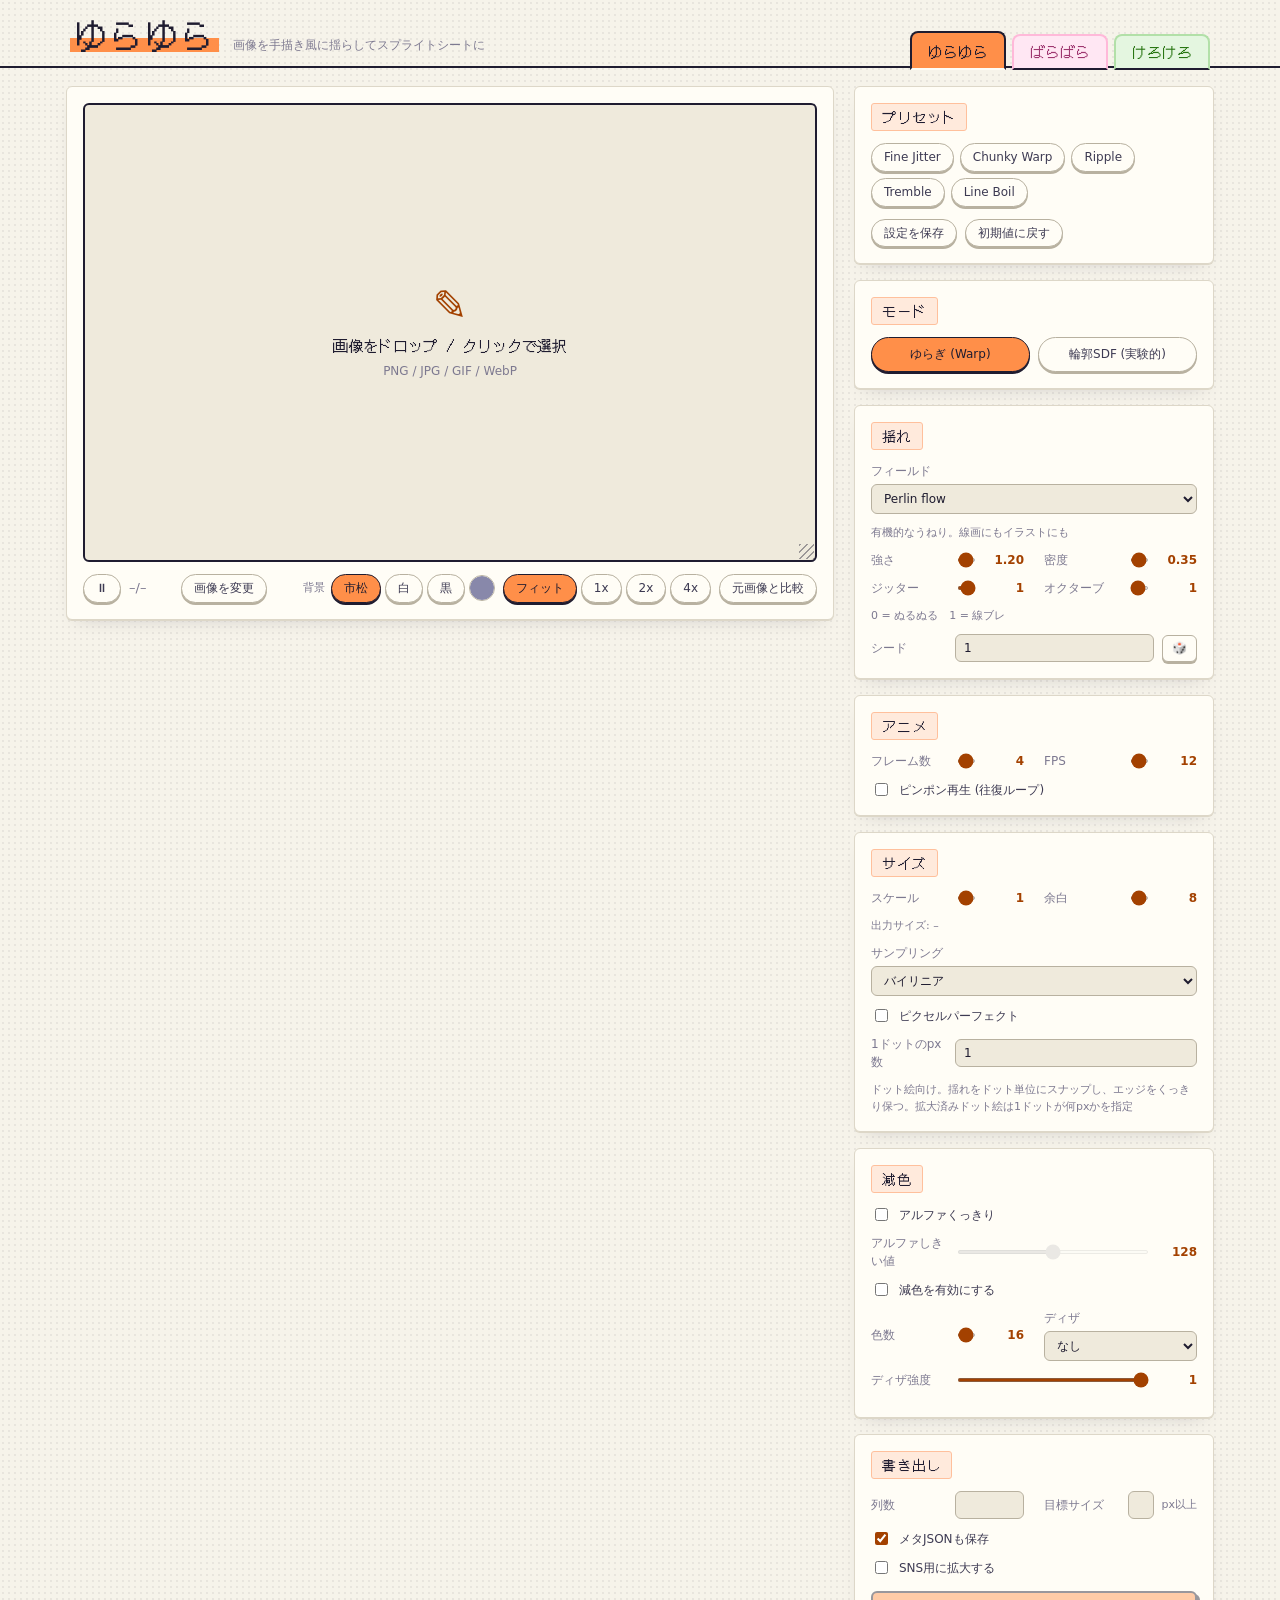
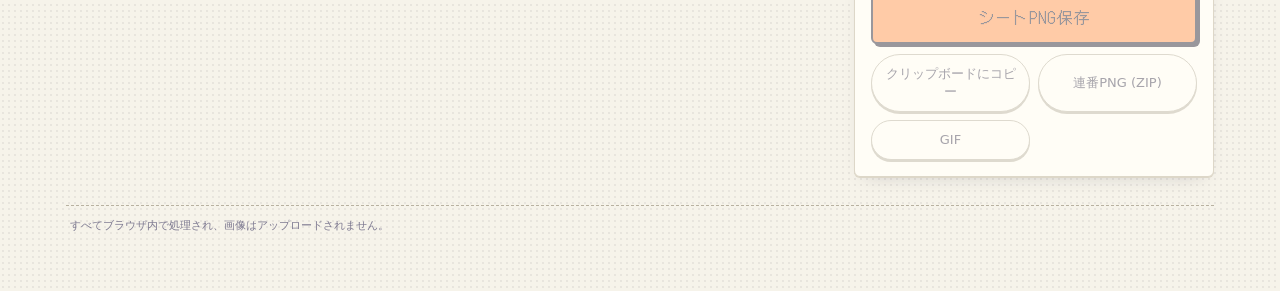
==== commit 7b44db4a: "見出しを上端に貼りつけ、プレビューの枠を16:10＋高さ可変にする - 見出しの帯（名前とツールタブ）をスクロールしても消えないように固定。   高さは src/shell.js が --header" ====
--- a/index.html
+++ b/index.html
@@ -299,6 +299,7 @@
     </footer>
   </div>
 
+  <script type="module" src="./src/shell.js"></script>
   <script type="module" src="./src/app.js"></script>
 </body>
 </html>
--- a/style.css
+++ b/style.css
@@ -44,6 +44,8 @@
   margin: 0;
   min-height: 100%;
 }
+/* 見出しの帯を画面の端まで伸ばすのに 100vw を使う。はみ出しぶんは切る。 */
+html { overflow-x: clip; }
 
 body {
   background-color: var(--paper);
@@ -67,13 +69,33 @@
 }
 
 /* ---------- Header: 名前とタブ ---------- */
+/* 上端に貼りついたまま。高さは src/shell.js が --header-h に書き出していて、
+   下のプレビューはその分だけ下げて貼りつく。 */
 .app-header {
+  position: sticky;
+  top: 0;
+  z-index: 20;
   display: flex;
   align-items: flex-end;
   gap: 24px;
   flex-wrap: wrap;
-  padding: 28px 4px 0;
+  padding: 18px 4px 0;
   margin-bottom: 18px;
+}
+/* 地は画面の端まで。下を流れる紙が横から覗かないように、ページと同じ紙目で
+   塗りつぶして、罫線もここに引く。 */
+.app-header::before {
+  content: "";
+  position: absolute;
+  top: 0;
+  bottom: 0;
+  left: 50%;
+  width: 100vw;
+  transform: translateX(-50%);
+  z-index: -1;
+  background-color: var(--paper);
+  background-image: radial-gradient(var(--grain) 0.7px, transparent 0.9px);
+  background-size: 6px 6px;
   border-bottom: 2px solid var(--ink);
 }
 .brand {
@@ -160,7 +182,7 @@
    いっぱいに伸ばして、その中で貼りつかせる。 */
 .preview {
   position: sticky;
-  top: 12px;
+  top: calc(var(--header-h, 0px) + 12px);
   min-width: 0;
   z-index: 2;
 }
@@ -185,7 +207,10 @@
 }
 .stage {
   position: relative;
-  height: 340px;
+  /* 既定は 16:10。右下の角をドラッグすると高さを変えられる（src/viewer.js が
+     inline の height を入れる）。 */
+  aspect-ratio: 16 / 10;
+  min-height: 140px;
   display: flex;
   align-items: center;
   justify-content: center;
@@ -223,6 +248,25 @@
 .stage.pannable #previewCanvas:not(.picking) { cursor: grab; }
 .stage.dragging #previewCanvas { cursor: grabbing; }
 #previewCanvas.empty { display: none; }
+
+/* 右下の角つまみ。斜めの筋 2 本だけの控えめなもの。 */
+.stage-resize {
+  position: absolute;
+  right: 0;
+  bottom: 0;
+  /* 見た目は 16px 角だけど、つまみやすいように当たりは少し大きく取る */
+  width: 24px;
+  height: 24px;
+  z-index: 6;
+  cursor: ns-resize;
+  opacity: 0.4;
+  background-image: repeating-linear-gradient(135deg, var(--ink) 0 1.5px, transparent 1.5px 5px);
+  background-size: 15px 15px;
+  background-position: right 1px bottom 1px;
+  background-repeat: no-repeat;
+  touch-action: none;
+}
+.stage-resize:hover { opacity: 0.85; }
 
 .dropzone {
   position: absolute;
@@ -354,6 +398,10 @@
   cursor: pointer;
 }
 .bg-color.active { border-color: var(--ink); box-shadow: 0 0 0 2px var(--accent); }
+/* 既定だと丸い枠の中に四角い色見本が入る。丸のまま塗りつぶす。 */
+.bg-color::-webkit-color-swatch-wrapper { padding: 0; }
+.bg-color::-webkit-color-swatch { border: none; border-radius: 999px; }
+.bg-color::-moz-color-swatch { border: none; border-radius: 999px; }
 
 /* ---------- Control groups: 帯見出し ---------- */
 .group-title {
@@ -515,15 +563,14 @@
   .results-card { order: 2; }
   .preview {
     position: sticky;
-    top: 0;
+    top: var(--header-h, 0px);
     z-index: 10;
     /* 紙の縁までいっぱいに広げて、下を流れる操作パネルを隠す */
     margin: 0 -8px;
     border-radius: 0 0 var(--radius) var(--radius);
     box-shadow: 0 10px 18px -10px rgba(31, 28, 48, 0.35);
   }
-  .stage { height: 32vh; min-height: 180px; }
-  .app-header { padding-top: 18px; gap: 12px; }
+  .app-header { padding-top: 12px; gap: 12px; }
   .tool-nav { margin-left: 0; width: 100%; }
   .tool-link { flex: 1; text-align: center; padding-left: 8px; padding-right: 8px; }
 }
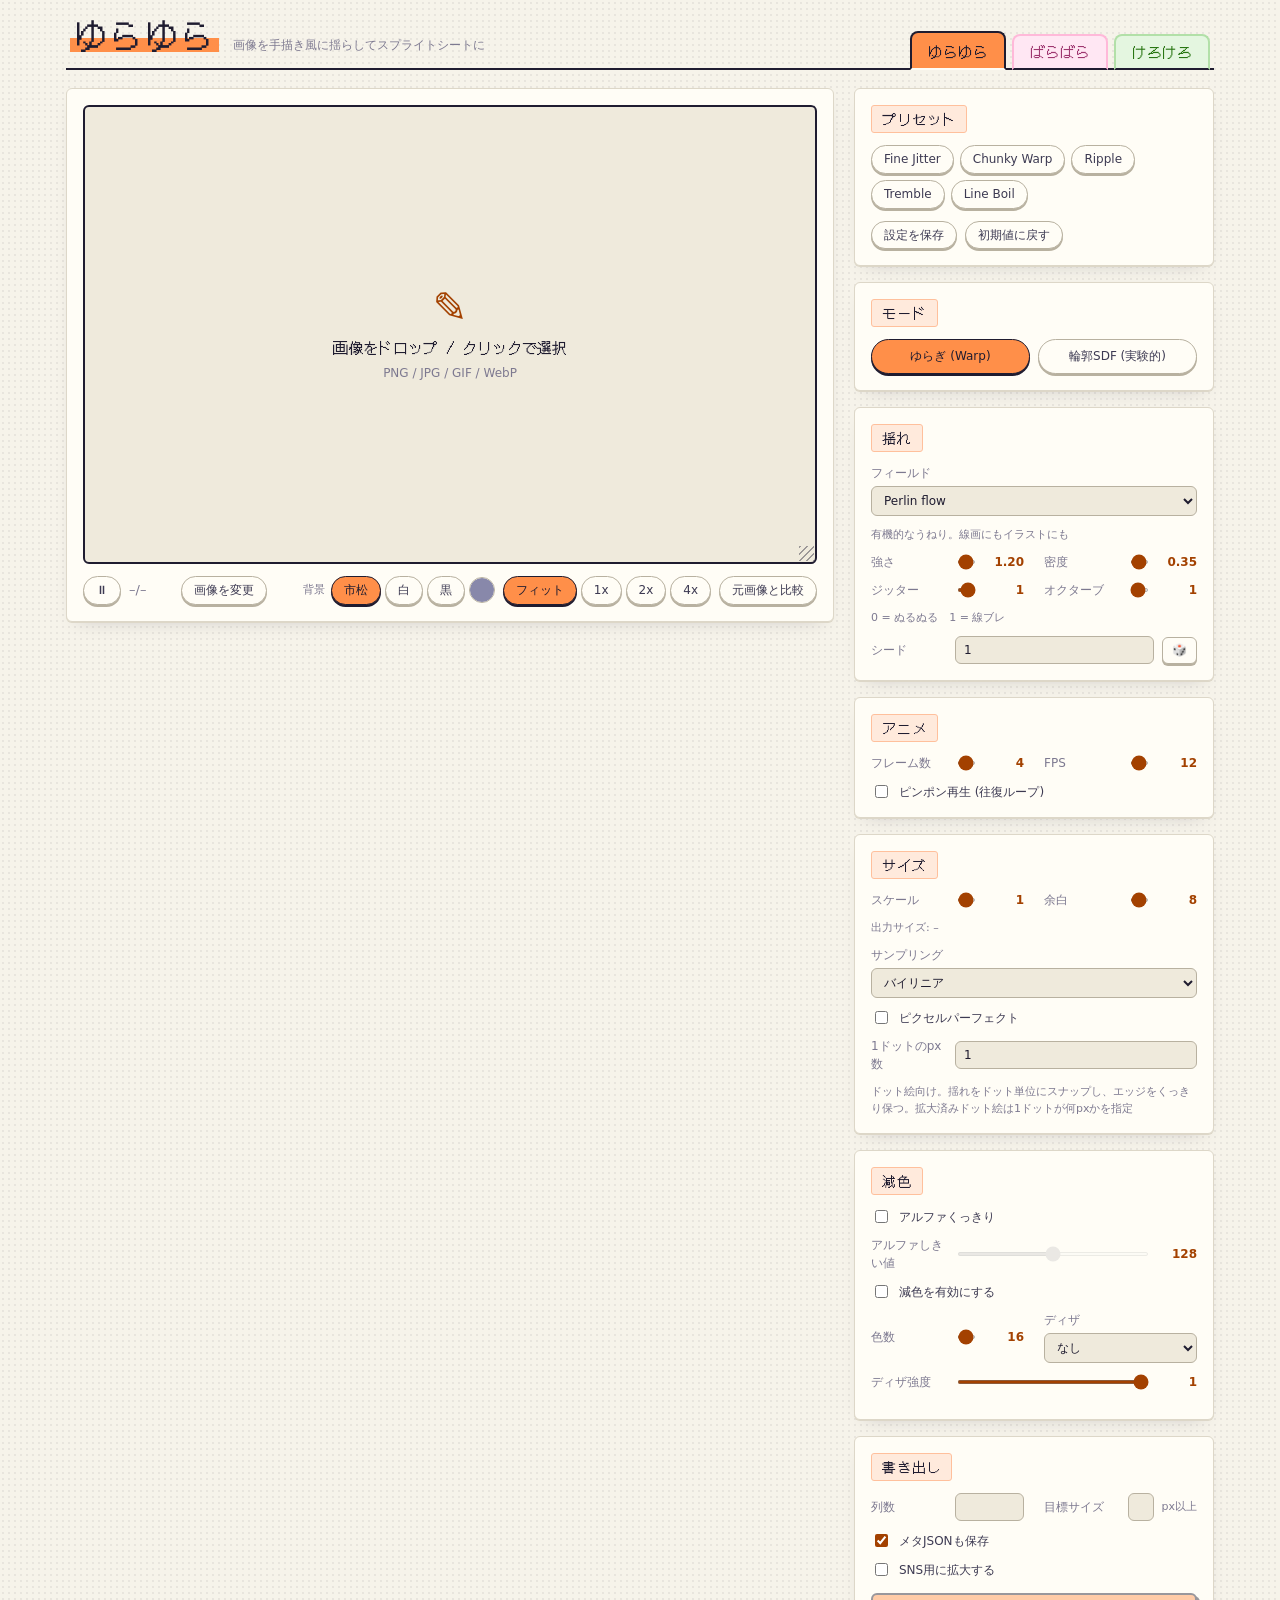
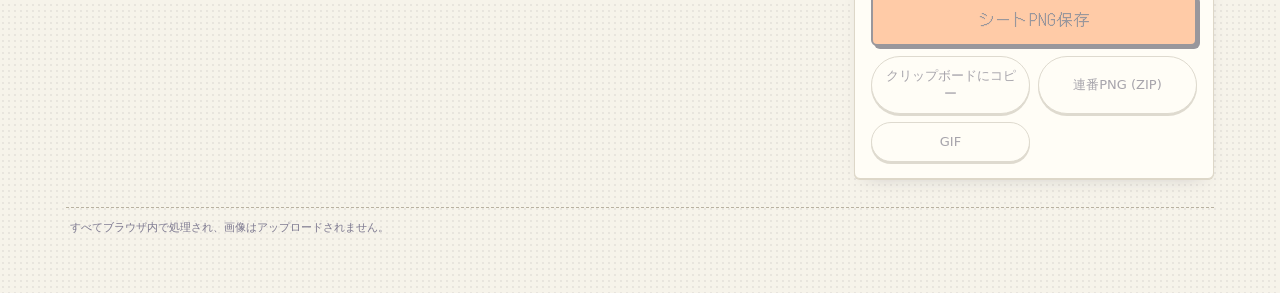
==== commit 084b291a: "ファイル名を ゆらゆら / ばらばら / けろけろ に揃える - ページ: yurayura.html / barabara.html / kerokero.html。index.html は   ゆ" ====
--- a/index.html
+++ b/index.html
@@ -3,303 +3,27 @@
 <head>
   <meta charset="UTF-8">
   <meta name="viewport" content="width=device-width, initial-scale=1.0">
-  <title>ゆらゆら</title>
+  <!-- 入口。最初のツール（ゆらゆら）へ送るだけ。 -->
+  <meta http-equiv="refresh" content="0; url=./yurayura.html">
+  <link rel="canonical" href="./yurayura.html">
+  <title>うごスケッチ</title>
   <link rel="icon" href="data:image/svg+xml,%3Csvg xmlns='http://www.w3.org/2000/svg' viewBox='0 0 32 32'%3E%3Crect x='3' y='3' width='26' height='26' rx='6' fill='%23f0913f'/%3E%3C/svg%3E">
-  <link rel="stylesheet" href="https://fonts.googleapis.com/css2?family=DotGothic16&display=swap">
-  <link rel="stylesheet" href="./style.css">
+  <style>
+    body {
+      margin: 0;
+      min-height: 100vh;
+      display: flex;
+      align-items: center;
+      justify-content: center;
+      background: #f6f3ea;
+      color: #3d3a52;
+      font: 13px/1.5 system-ui, -apple-system, "Hiragino Kaku Gothic ProN", "Hiragino Sans", Meiryo, sans-serif;
+    }
+    a { color: #1f1c30; }
+  </style>
+  <script>location.replace('./yurayura.html');</script>
 </head>
-<body data-tool="yura">
-  <div class="app">
-    <header class="app-header">
-      <div class="brand">
-        <h1 class="wordmark">ゆらゆら</h1>
-        <p class="tagline">画像を手描き風に揺らしてスプライトシートに</p>
-      </div>
-      <nav class="tool-nav" aria-label="ツール">
-        <a class="tool-link active" data-tool="yura" href="./index.html">ゆらゆら</a>
-        <a class="tool-link" data-tool="bara" href="./kirisketch.html">ばらばら</a>
-        <a class="tool-link" data-tool="kero" href="./amisketch.html">けろけろ</a>
-      </nav>
-    </header>
-
-    <main class="layout">
-      <!-- ================= PREVIEW ================= -->
-      <section class="card preview">
-        <div class="stage" id="stage">
-          <canvas id="previewCanvas" width="1" height="1"></canvas>
-          <div class="dropzone" id="dropzone">
-            <div class="dz-inner">
-              <div class="dz-icon">✎</div>
-              <p class="dz-main">画像をドロップ / クリックで選択</p>
-              <p class="dz-sub">PNG / JPG / GIF / WebP</p>
-            </div>
-          </div>
-          <div class="progress" id="progress"><div class="progress-bar" id="progressBar"></div></div>
-        </div>
-
-        <div class="playbar">
-          <button class="pb-btn" id="playToggle" title="再生 / 停止">⏸</button>
-          <span class="frame-count" id="frameCount">–/–</span>
-          <button class="pb-btn" id="changeImage" title="別の画像に差し替え">画像を変更</button>
-          <span class="spacer"></span>
-          <div class="bg-group" id="bgGroup">
-            <span class="bg-label">背景</span>
-            <button class="pb-btn bg active" data-bg="checker">市松</button>
-            <button class="pb-btn bg" data-bg="white">白</button>
-            <button class="pb-btn bg" data-bg="black">黒</button>
-            <input type="color" id="bgColor" class="bg-color" value="#8888aa" title="カスタム色">
-          </div>
-          <div class="zoom-group" id="zoomGroup">
-            <button class="pb-btn zoom active" data-zoom="fit">フィット</button>
-            <button class="pb-btn zoom" data-zoom="1">1x</button>
-            <button class="pb-btn zoom" data-zoom="2">2x</button>
-            <button class="pb-btn zoom" data-zoom="4">4x</button>
-          </div>
-          <button class="pb-btn" id="compareBtn" title="押している間だけ元画像を表示">元画像と比較</button>
-        </div>
-      </section>
-
-      <!-- ================= CONTROLS ================= -->
-      <div class="panel">
-        <input type="file" id="fileInput" accept="image/png,image/jpeg,image/gif,image/webp" hidden>
-
-        <!-- Presets -->
-        <section class="card group">
-          <h2 class="group-title">プリセット</h2>
-          <div class="preset-row" id="presetRow"></div>
-          <div class="config-row">
-            <button class="pb-btn" id="saveConfig" title="現在のパラメーターをこのブラウザに保存">設定を保存</button>
-            <button class="pb-btn" id="resetConfig" title="すべてのパラメーターを初期値に戻す">初期値に戻す</button>
-            <span class="config-status" id="configStatus"></span>
-          </div>
-        </section>
-
-        <!-- Mode -->
-        <section class="card group">
-          <h2 class="group-title">モード</h2>
-          <div class="tabs" id="modeTabs">
-            <button class="tab active" data-mode="warp">ゆらぎ (Warp)</button>
-            <button class="tab" data-mode="sdf">輪郭SDF (実験的)</button>
-          </div>
-          <p class="warn" id="sdfWarn" hidden>⚠ 大きい画像では生成に時間がかかります</p>
-        </section>
-
-        <!-- Shake (shared) -->
-        <section class="card group">
-          <h2 class="group-title">揺れ</h2>
-
-          <div class="grid">
-            <label class="row col span2">
-              <span class="row-label">フィールド</span>
-              <select data-param="fieldType" id="fieldSelect"></select>
-            </label>
-            <p class="hint span2" id="fieldHint"></p>
-
-            <label class="row">
-              <span class="row-label">強さ</span>
-              <input type="range" data-param="amount" min="0" max="4" step="0.05">
-              <span class="row-val" data-for="amount"></span>
-            </label>
-            <label class="row">
-              <span class="row-label">密度</span>
-              <input type="range" data-param="density" min="0" max="1" step="0.01">
-              <span class="row-val" data-for="density"></span>
-            </label>
-            <label class="row">
-              <span class="row-label">ジッター</span>
-              <input type="range" data-param="jitter" min="0" max="1" step="0.01">
-              <span class="row-val" data-for="jitter"></span>
-            </label>
-            <label class="row">
-              <span class="row-label">オクターブ</span>
-              <input type="range" data-param="octaves" min="1" max="4" step="1">
-              <span class="row-val" data-for="octaves"></span>
-            </label>
-            <p class="hint span2">0 = ぬるぬる　1 = 線ブレ</p>
-            <label class="row span2">
-              <span class="row-label">シード</span>
-              <input type="number" data-param="seed" min="0" step="1" class="num">
-              <button class="mini-btn" id="seedRandom" title="ランダム">🎲</button>
-            </label>
-          </div>
-        </section>
-
-        <!-- Animation -->
-        <section class="card group">
-          <h2 class="group-title">アニメ</h2>
-          <div class="grid">
-            <label class="row">
-              <span class="row-label">フレーム数</span>
-              <input type="range" data-param="frameCount" min="2" max="12" step="1">
-              <span class="row-val" data-for="frameCount"></span>
-            </label>
-            <label class="row">
-              <span class="row-label">FPS</span>
-              <input type="range" data-param="fps" min="1" max="30" step="1">
-              <span class="row-val" data-for="fps"></span>
-            </label>
-            <label class="row check span2">
-              <input type="checkbox" data-param="pingPong">
-              <span>ピンポン再生 (往復ループ)</span>
-            </label>
-          </div>
-        </section>
-
-        <!-- Size -->
-        <section class="card group">
-          <h2 class="group-title">サイズ</h2>
-          <div class="grid">
-            <label class="row">
-              <span class="row-label">スケール</span>
-              <input type="range" data-param="scale" min="0.25" max="2" step="0.05">
-              <span class="row-val" data-for="scale"></span>
-            </label>
-            <label class="row">
-              <span class="row-label">余白</span>
-              <input type="range" data-param="padding" min="0" max="32" step="1">
-              <span class="row-val" data-for="padding"></span>
-            </label>
-            <p class="hint span2">出力サイズ: <span id="outSize">–</span></p>
-            <label class="row col span2">
-              <span class="row-label">サンプリング</span>
-              <select data-param="sampling" id="samplingSelect">
-                <option value="bilinear">バイリニア</option>
-                <option value="nearest">ニアレスト (ドット絵用)</option>
-              </select>
-            </label>
-            <label class="row check span2">
-              <input type="checkbox" data-param="pixelPerfect" id="pixelPerfect">
-              <span>ピクセルパーフェクト</span>
-            </label>
-            <label class="row span2">
-              <span class="row-label">1ドットのpx数</span>
-              <input type="number" data-param="pixelGrid" id="pixelGrid" min="1" max="32" step="1" class="num">
-            </label>
-            <p class="hint span2">ドット絵向け。揺れをドット単位にスナップし、エッジをくっきり保つ。拡大済みドット絵は1ドットが何pxかを指定</p>
-          </div>
-        </section>
-
-        <!-- Quantize (warp only) -->
-        <section class="card group" id="quantGroup">
-          <h2 class="group-title">減色</h2>
-          <div class="grid">
-            <label class="row check span2">
-              <input type="checkbox" data-param="alphaCrisp" id="alphaCrisp">
-              <span>アルファくっきり</span>
-            </label>
-            <label class="row span2">
-              <span class="row-label">アルファしきい値</span>
-              <input type="range" data-param="alphaThreshold" id="alphaCrispThreshold" min="0" max="255" step="1">
-              <span class="row-val" data-for="alphaThreshold"></span>
-            </label>
-            <label class="row check span2">
-              <input type="checkbox" data-param="quantEnabled">
-              <span>減色を有効にする</span>
-            </label>
-            <label class="row">
-              <span class="row-label">色数</span>
-              <input type="range" data-param="quantColors" min="2" max="64" step="1">
-              <span class="row-val" data-for="quantColors"></span>
-            </label>
-            <label class="row col">
-              <span class="row-label">ディザ</span>
-              <select data-param="dither">
-                <option value="none">なし</option>
-                <option value="bayer4">Bayer 4×4</option>
-                <option value="bayer8">Bayer 8×8</option>
-                <option value="floyd">Floyd–Steinberg</option>
-              </select>
-            </label>
-            <label class="row span2">
-              <span class="row-label">ディザ強度</span>
-              <input type="range" data-param="ditherStrength" min="0" max="1" step="0.01">
-              <span class="row-val" data-for="ditherStrength"></span>
-            </label>
-            <div class="swatches span2" id="quantPalette"></div>
-          </div>
-        </section>
-
-        <!-- SDF (sdf only) -->
-        <section class="card group" id="sdfGroup" hidden>
-          <h2 class="group-title">SDF</h2>
-          <div class="grid">
-            <label class="row">
-              <span class="row-label">領域色数</span>
-              <input type="range" data-param="sdfColors" min="2" max="16" step="1">
-              <span class="row-val" data-for="sdfColors"></span>
-            </label>
-            <label class="row">
-              <span class="row-label">線の太さ</span>
-              <input type="range" data-param="sdfWeight" min="-8" max="8" step="0.5">
-              <span class="row-val" data-for="sdfWeight"></span>
-            </label>
-            <label class="row">
-              <span class="row-label">エッジのソフトさ</span>
-              <input type="range" data-param="sdfSoftness" min="0.5" max="4" step="0.1">
-              <span class="row-val" data-for="sdfSoftness"></span>
-            </label>
-            <label class="row">
-              <span class="row-label">輪郭幅</span>
-              <input type="range" data-param="sdfOutlineWidth" min="1" max="10" step="1">
-              <span class="row-val" data-for="sdfOutlineWidth"></span>
-            </label>
-            <label class="row check span2">
-              <input type="checkbox" data-param="sdfOutline">
-              <span>輪郭のみ抽出</span>
-            </label>
-            <label class="row">
-              <span class="row-label">バラけ具合</span>
-              <input type="range" data-param="sdfDecorrelation" min="0" max="1" step="0.01">
-              <span class="row-val" data-for="sdfDecorrelation"></span>
-            </label>
-            <label class="row">
-              <span class="row-label">アルファしきい値</span>
-              <input type="range" data-param="alphaThreshold" min="0" max="255" step="1">
-              <span class="row-val" data-for="alphaThreshold"></span>
-            </label>
-            <div class="swatches span2" id="sdfPalette"></div>
-          </div>
-        </section>
-
-        <!-- Export -->
-        <section class="card group export">
-          <h2 class="group-title">書き出し</h2>
-          <div class="grid">
-            <label class="row">
-              <span class="row-label">列数</span>
-              <input type="number" id="sheetCols" min="1" step="1" class="num">
-            </label>
-            <label class="row">
-              <span class="row-label">目標サイズ</span>
-              <input type="number" id="snsTarget" min="1" step="1" value="1024" class="num">
-              <span class="row-unit">px以上</span>
-            </label>
-            <label class="row check span2">
-              <input type="checkbox" id="sheetMeta" checked>
-              <span>メタJSONも保存</span>
-            </label>
-            <label class="row check span2">
-              <input type="checkbox" id="snsUpscale">
-              <span>SNS用に拡大する</span>
-            </label>
-            <p class="hint span2" id="snsInfo" hidden></p>
-          </div>
-          <button class="export-btn primary" id="exportSheet">シートPNG保存</button>
-          <div class="export-grid">
-            <button class="export-btn" id="copySheet">クリップボードにコピー</button>
-            <button class="export-btn" id="exportSeq">連番PNG (ZIP)</button>
-            <button class="export-btn" id="exportGif">GIF</button>
-          </div>
-        </section>
-      </div>
-    </main>
-
-    <footer class="app-footer">
-      すべてブラウザ内で処理され、画像はアップロードされません。
-    </footer>
-  </div>
-
-  <script type="module" src="./src/shell.js"></script>
-  <script type="module" src="./src/app.js"></script>
+<body>
+  <p><a href="./yurayura.html">ゆらゆら をひらく</a></p>
 </body>
 </html>
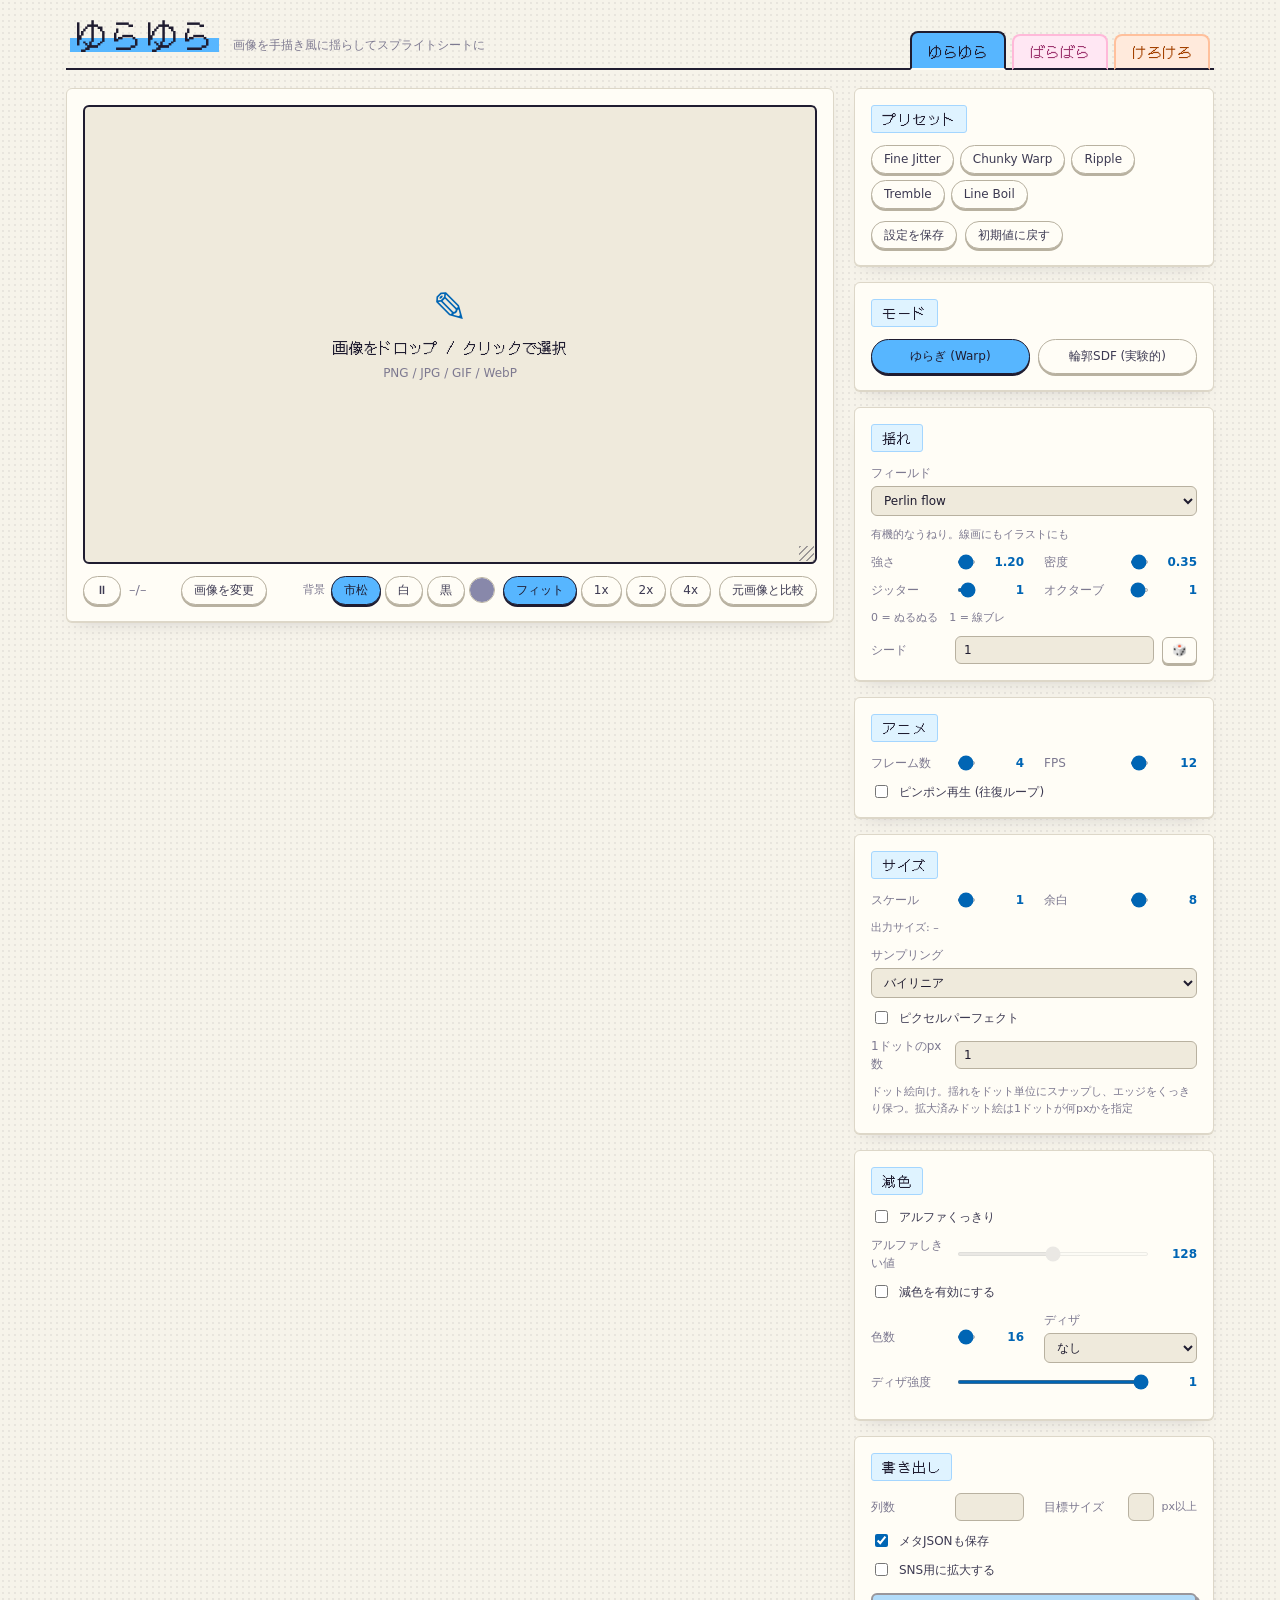
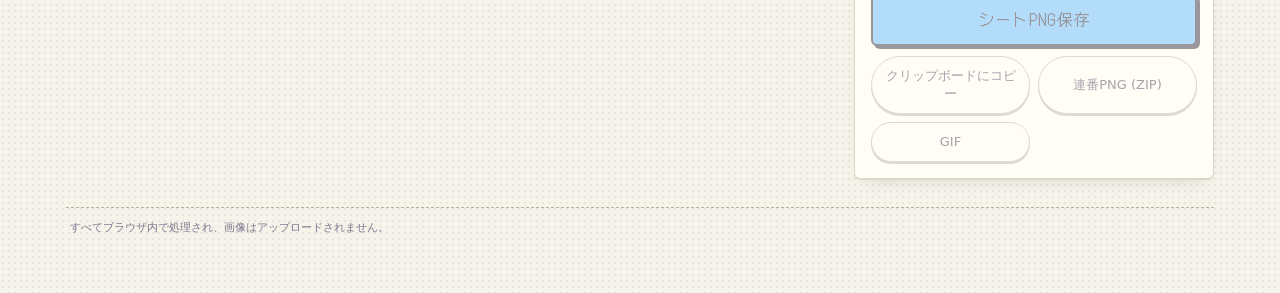
==== commit aadbacae: "ツール色を入れ替える（けろけろ=橙 / ゆらゆら=青） けろけろ を橙に。空いた色として ゆらゆら を青にして、ばらばら の桃と 合わせて 3 つが並んでも見分けがつくようにした。ファビコンも合わせる" ====
--- a/index.html
+++ b/index.html
@@ -7,7 +7,7 @@
   <meta http-equiv="refresh" content="0; url=./yurayura.html">
   <link rel="canonical" href="./yurayura.html">
   <title>うごスケッチ</title>
-  <link rel="icon" href="data:image/svg+xml,%3Csvg xmlns='http://www.w3.org/2000/svg' viewBox='0 0 32 32'%3E%3Crect x='3' y='3' width='26' height='26' rx='6' fill='%23f0913f'/%3E%3C/svg%3E">
+  <link rel="icon" href="data:image/svg+xml,%3Csvg xmlns='http://www.w3.org/2000/svg' viewBox='0 0 32 32'%3E%3Crect x='3' y='3' width='26' height='26' rx='6' fill='%2360aaf3'/%3E%3C/svg%3E">
   <style>
     body {
       margin: 0;
